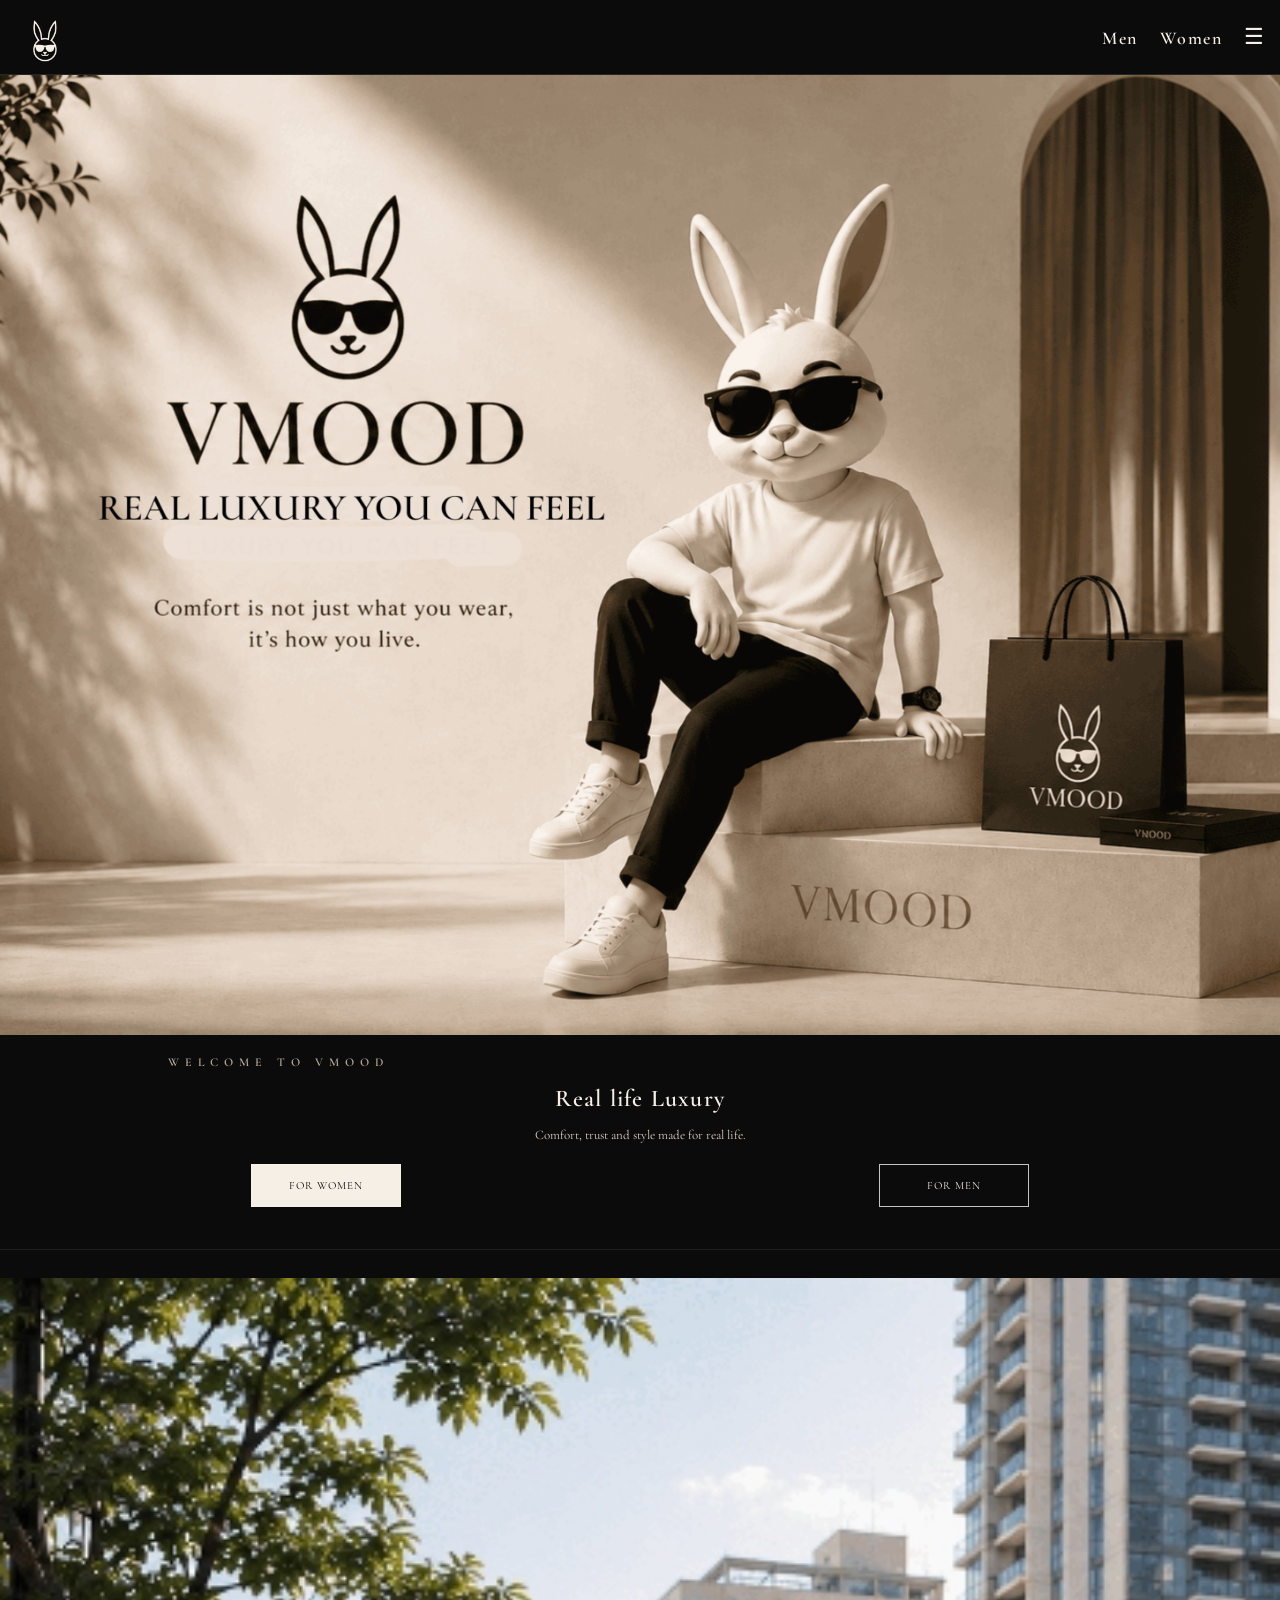
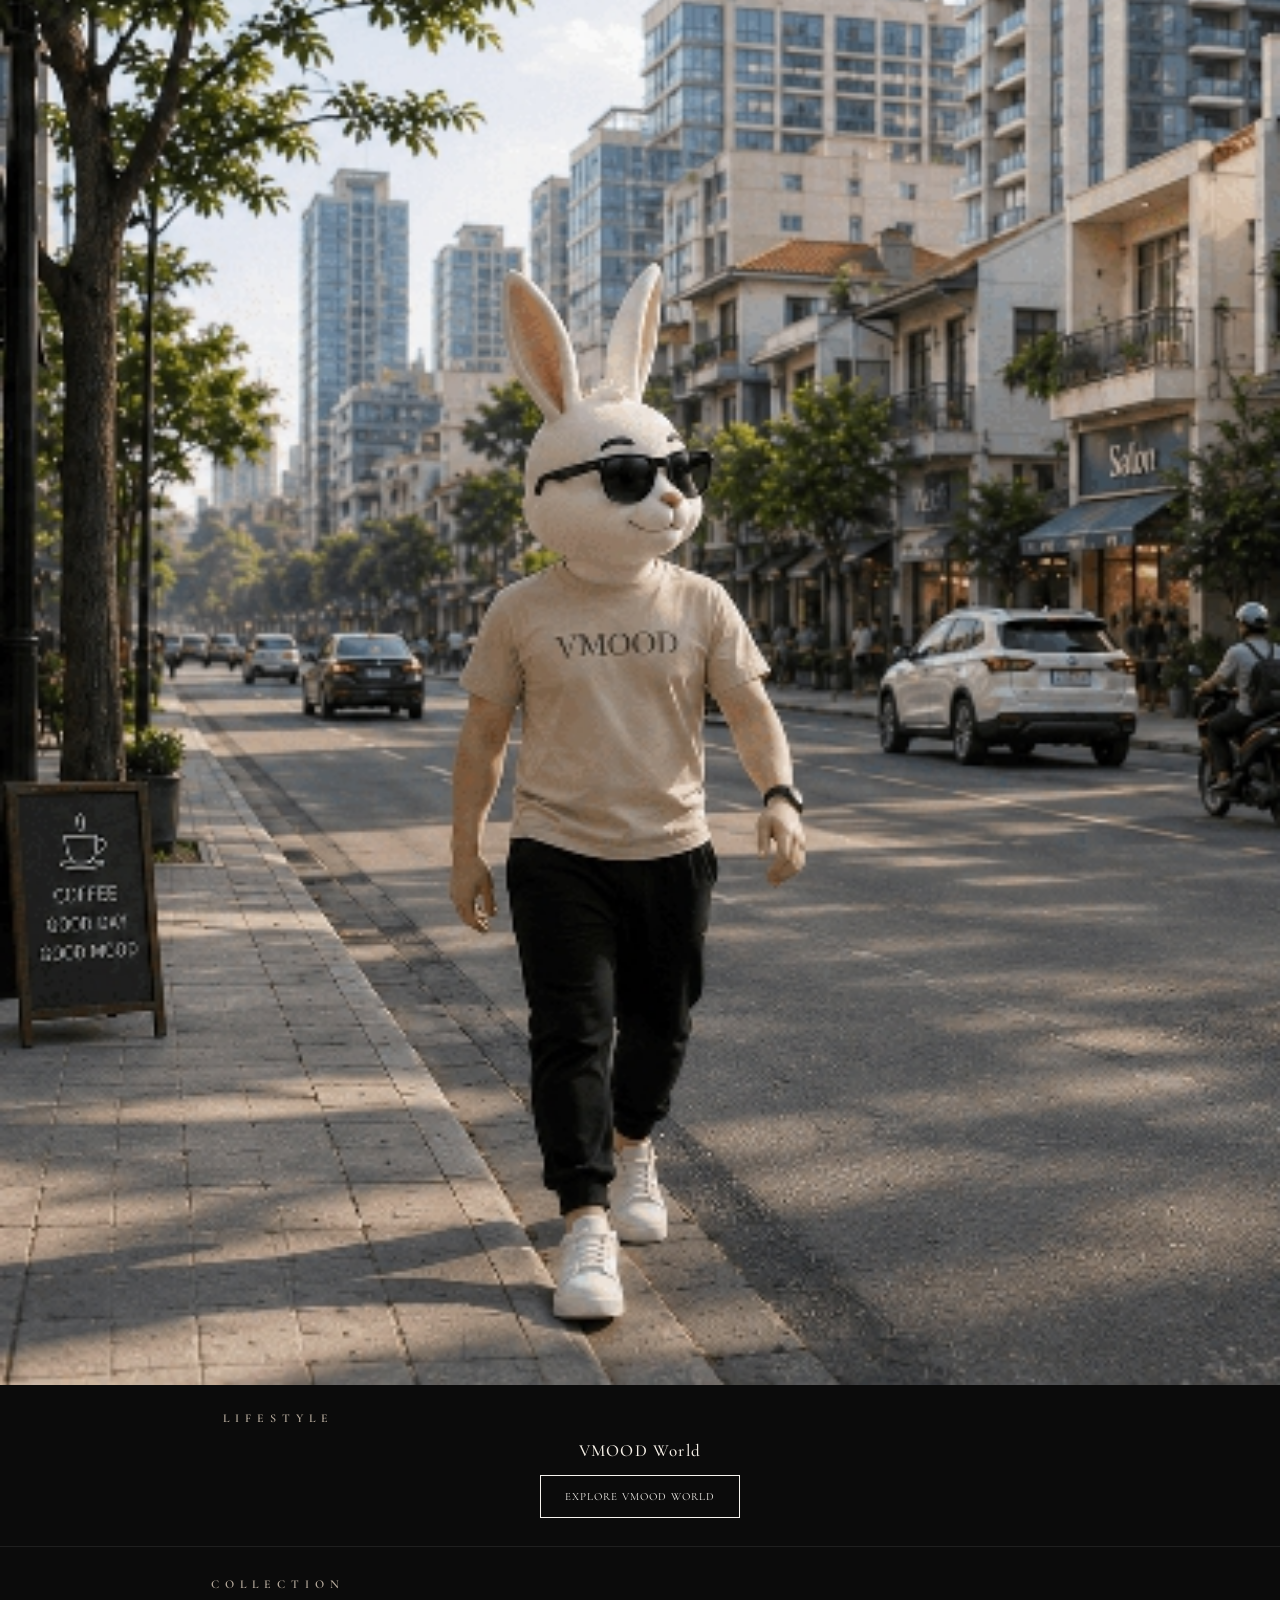
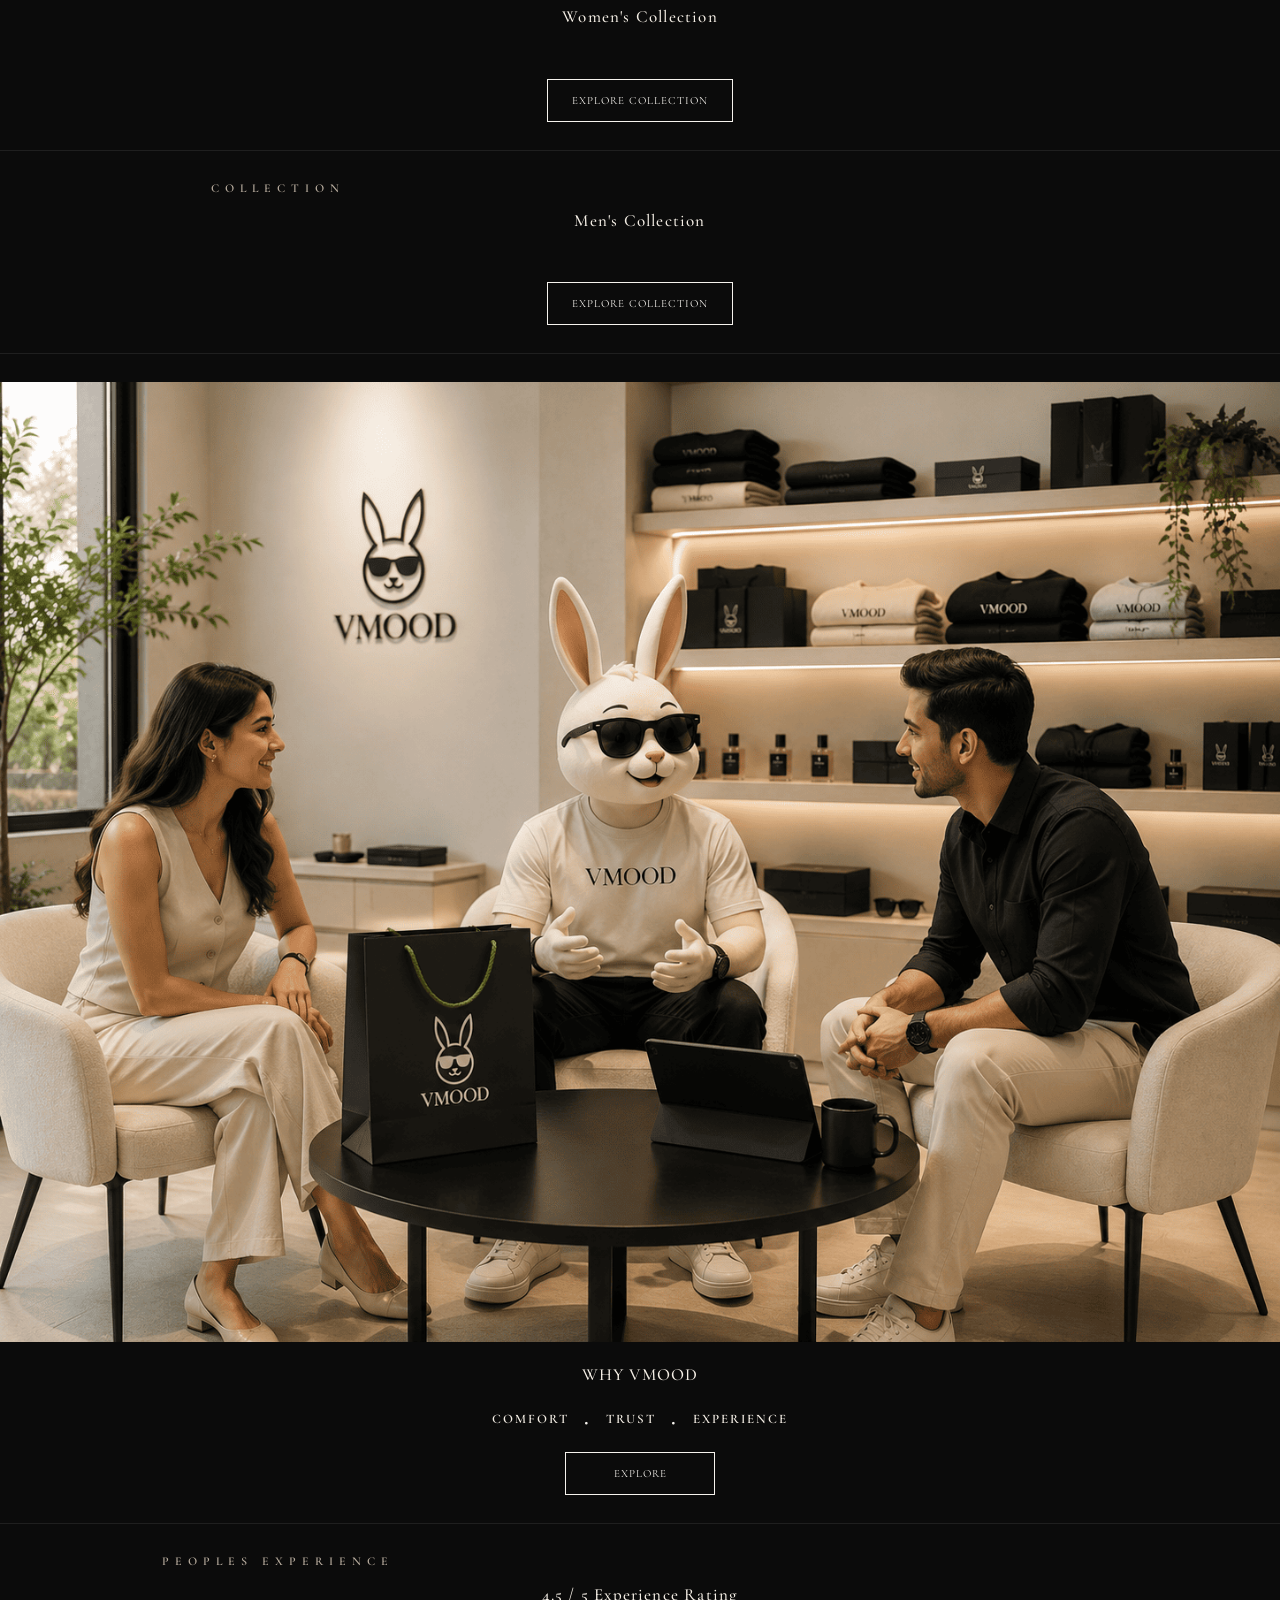
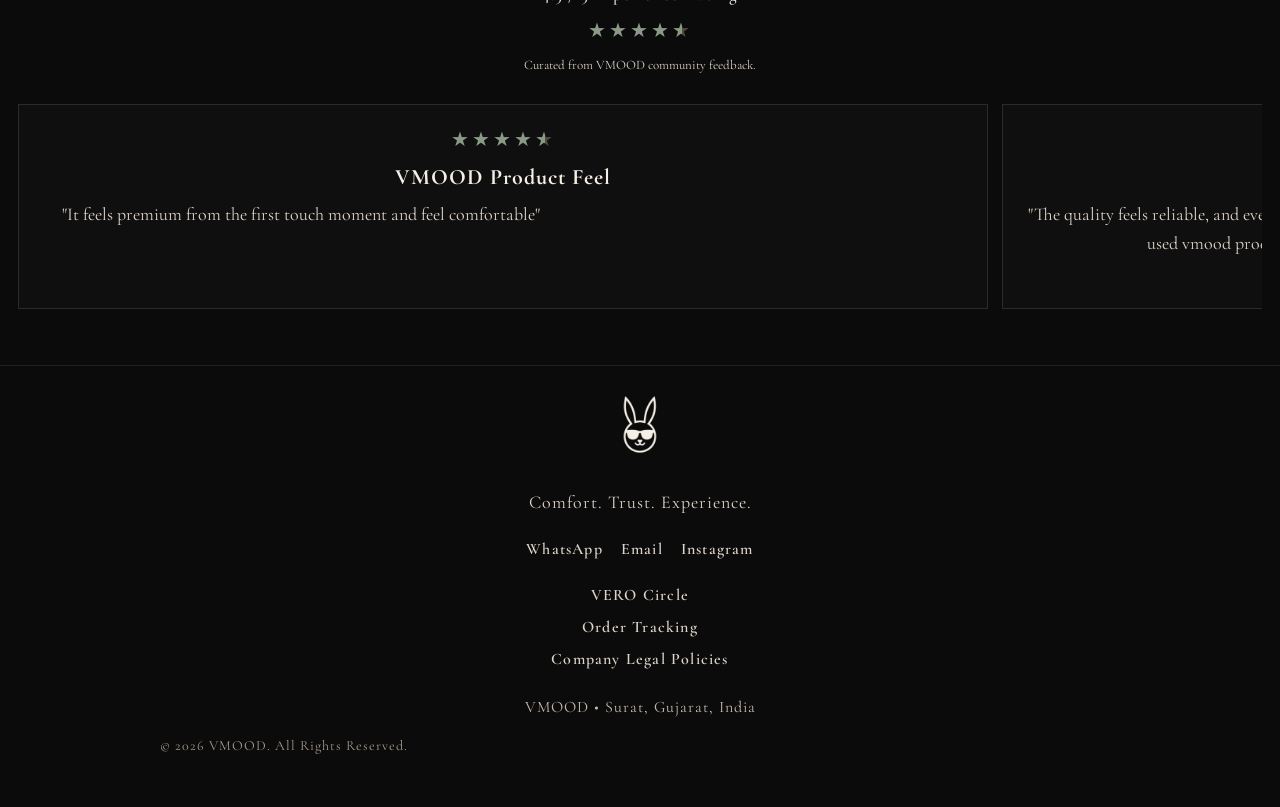
==== index.html @ 1b89183d "Update remaining homepage link to renamed Why VMOOD page" ====
<!DOCTYPE html>
<html lang="en">
<head>
  <meta charset="UTF-8">
  <meta name="viewport" content="width=device-width, initial-scale=1.0">
  <title>VMOOD | Real Luxury</title>
  <link rel="stylesheet" href="style.css">
</head>
  
<body>
  <div id="vmoodIntro" hidden>
  <img src="VMOODICON.png" alt="VMOOD">
  </div>
  
<header class="site-header">
  <div class="logo">
    <img src="VMOODICON.png" alt="VMOOD Logo">
  </div>

  <nav>
    <a href="#men">Men</a>
    <a href="#women">Women</a>
    <button class="menu-btn" onclick="openMenu()">☰</button>
  </nav>
</header>

<div class="menu-overlay" id="menuOverlay" onclick="closeMenu()"></div>

<div class="side-menu" id="sideMenu">
  <button class="close-menu" onclick="closeMenu()">×</button>

  <a href="index.html">Home</a>
  <a href="#men" onclick="closeMenu()">Men</a>
  <a href="#women" onclick="closeMenu()">Women</a>
  <a href="VMOOD-CHECKOUT-DATA/ordertracking.html" onclick="closeMenu()">Order Tracking</a>
  <a href="post-test.html" onclick="closeMenu()">Vero circle</a>
</div>

<section class="hero">
<div class="hero-slider">
  <div class="hero-track">
    <img src="BANNER/1.png" alt="VERO Hero 1">
    <img src="BANNER/2.png" alt="VERO Hero 2">
    <img src="BANNER/3.png" alt="VERO Hero 3">
    <img src="BANNER/1.png" alt="VERO Hero 1">
  </div>
</div>

  <p class="eyebrow">WELCOME TO VMOOD</p>
  <h1>Real life Luxury</h1>
  <p class="hero-text">Comfort, trust and style made for real life.</p>

  <div class="buttons">
    <a href="#women">FOR WOMEN</a>
    <a href="#men">FOR MEN</a>
  </div>
</section>

<section>
    <div class="world-slider">
  <div class="world-track">
    <img src="V-PAGE/VW-PHOTO/VW1.png" alt="VMOOD World">
    <img src="V-PAGE/VW-PHOTO/VW2.png" alt="VMOOD World">
    <img src="V-PAGE/VW-PHOTO/VW3.png" alt="VMOOD World">
    <img src="V-PAGE/VW-PHOTO/VW4.png" alt="VMOOD World">
    <img src="V-PAGE/VW-PHOTO/VW5.png" alt="VMOOD World">
  </div>
    </div>
  
  <p class="eyebrow">LIFESTYLE</p>
  <h2>VMOOD World</h2>
<a class="section-btn sage-btn"
  href="V-PAGE/vmoodworld.html">EXPLORE VMOOD WORLD
</a>
</section>

  <section id="women">
  <p class="eyebrow">COLLECTION</p>
  <h2>Women's Collection</h2>

  <div class="product-row">
  <div class="home-product-card" data-id="WP0001">  
    <img class="card-img" src="">  
    <h3 class="card-title"></h3>  
    <div class="card-price-row">  
  <span class="card-old-price"></span>  
  <span class="card-price"></span>  
  <span class="card-offer"></span></div>  
    <div class="card-identity"><span class="card-badge"></span></div>  
    <a class="card-link">EXPLORE</a>  
  </div>

    <div class="home-product-card" data-id="WP0002">  
    <img class="card-img" src="">  
    <h3 class="card-title"></h3>  
    <div class="card-price-row">  
  <span class="card-old-price"></span>  
  <span class="card-price"></span>  
  <span class="card-offer"></span></div>  
    <div class="card-identity"><span class="card-badge"></span></div>  
    <a class="card-link">EXPLORE</a>  
  </div>

    <div class="home-product-card" data-id="WP0003">  
    <img class="card-img" src="">  
    <h3 class="card-title"></h3>  
    <div class="card-price-row">  
  <span class="card-old-price"></span>  
  <span class="card-price"></span>  
  <span class="card-offer"></span></div>  
    <div class="card-identity"><span class="card-badge"></span></div>  
    <a class="card-link">EXPLORE</a>  
  </div>
  </div>

  <a class="section-btn" href="WOMEN-PRODUCT/womencollection.html">EXPLORE COLLECTION</a>
      </section>

  
<section id="men">
  <p class="eyebrow">COLLECTION</p>
  <h2>Men's Collection</h2>

  <div class="product-row">
  <div class="home-product-card" data-id="MP0001">  
    <img class="card-img" src="">  
    <h3 class="card-title"></h3>  
    <div class="card-price-row">  
  <span class="card-old-price"></span>  
  <span class="card-price"></span>  
  <span class="card-offer"></span></div>  
    <div class="card-identity"><span class="card-badge"></span></div>  
    <a class="card-link">EXPLORE</a>  
  </div>

    <div class="home-product-card" data-id="MP0002">  
    <img class="card-img" src="">  
    <h3 class="card-title"></h3>  
    <div class="card-price-row">  
  <span class="card-old-price"></span>  
  <span class="card-price"></span>  
  <span class="card-offer"></span></div>  
    <div class="card-identity"><span class="card-badge"></span></div>  
    <a class="card-link">EXPLORE</a>  
  </div>

    <div class="home-product-card" data-id="MP0003">  
    <img class="card-img" src="">  
    <h3 class="card-title"></h3>  
    <div class="card-price-row">  
  <span class="card-old-price"></span>  
  <span class="card-price"></span>  
  <span class="card-offer"></span></div>  
    <div class="card-identity"><span class="card-badge"></span></div>  
    <a class="card-link">EXPLORE</a>  
  </div>
  </div>

  <a class="section-btn" href="MEN-PRODUCT/mencollection.html">EXPLORE COLLECTION</a>
</section>
  
<section>
  <div class="why-slider">
    <div class="why-track">
      <img src="V-PAGE/MV-PHOTO/MV1.png" alt="VMOOD Promise">
      <img src="V-PAGE/MV-PHOTO/MV2.png" alt="Meet VERO">
      <img src="V-PAGE/MV-PHOTO/MV3.png" alt="Comfort Is A Feeling">
      <img src="V-PAGE/MV-PHOTO/MV4.png" alt="Real Life Luxury">
      <img src="V-PAGE/MV-PHOTO/MV1.png" alt="VMOOD Promise">
    </div>
  </div>
  <h2>WHY VMOOD</h2>
  <div class="value-line">
 COMFORT <span>·</span> TRUST  <span>·</span> EXPERIENCE
</div>
  <a class="section-btn" href="V-PAGE/whyvmood.html">EXPLORE</a>
</section>
<section>
  <p class="eyebrow">PEOPLES EXPERIENCE</p>
  <h2>4.5 / 5 Experience Rating</h2>

  <div class="stars" data-rating="4.5"></div>

  <p>Curated from VMOOD community feedback.</p>

  <div class="review-row">

    <article class="review-card">
      <div class="stars" data-rating="4.5"></div>
      <h3>VMOOD Product Feel</h3>
      <p>"It feels premium from the first touch moment and feel comfortable"</p>
    </article>

    <article class="review-card">
      <div class="stars" data-rating="4"></div>
      <h3>Trusted Quality</h3>
      <p>"The quality feels reliable, and every detail gives confidence when we wear used vmood products. value for money"</p>
    </article>

    <article class="review-card">
      <div class="stars" data-rating="5"></div>
      <h3>VMOOD Experience</h3>
      <p>VMOOD start to end really give luxury experience. Even after sales service is real nice. Packaging creates a premium unboxing experience. The product securely diliver every time</p>
    </article>

  </div>
</section>
  
<footer>
  <img src="VMOODICON.png" class="footer-logo" alt="VMOOD Logo">

  <p class="footer-tagline">Comfort. Trust. Experience.</p>

  <div class="footer-social-links">
  <a href="https://wa.me/qr/3JPHOPUGQOBPM1" target="_blank">WhatsApp</a>
  <a href="mailto:hello.vmood@gmail.com">Email</a>
  <a href="https://instagram.com/ajaykaklotar_" target="_blank">Instagram</a>
  </div>

  <div class="footer-action-links">
    <a href="V-PAGE/whyvmood.html">VERO Circle</a>
    <a href="VMOOD-CHECKOUT-DATA/ordertracking.html">Order Tracking</a>
    <a href="V-PAGE/company-legal-policies.html">Company Legal Policies</a>
  </div>

  <p class="footer-location">VMOOD • Surat, Gujarat, India</p>
  <p class="footer-copy">© 2026 VMOOD. All Rights Reserved.</p>
  </footer>
  
  <script src="MEN-PRODUCT/men-catalog.js"></script>
  <script src="WOMEN-PRODUCT/women-catalog.js"></script>
  <script src="PRODUCT-SYSTEM/collection-loader.js"></script>
  <script src="script.js"></script>
</body>
    </html>
---- style.css ----
@import url('https://fonts.googleapis.com/css2?family=Cormorant+Garamond:wght@300;400;500;600;700&display=swap');

* {
  box-sizing: border-box;
}

html,
body {
  margin: 0;
  width: 100%;
  overflow-x: hidden;
  font-family: 'Cormorant Garamond', serif;
  background: #0b0b0b;
  color: #f5efe6;
}

.site-header {
  position: sticky;
  top: 0;
  z-index: 10;
  background: #0b0b0b;
  padding: 8px 16px;
  border-bottom: 1px solid #252525;
  display: flex;
  justify-content: space-between;
  align-items: center;
}

.logo {
  display: flex;
  align-items: center;
}

.logo img {
  height: 58px;
  width: auto;
  display: block;
  transform: translateY(5px);
}

nav a {
  color: #f5efe6;
  text-decoration: none;
  font-size: 18px;
  margin-left: 18px;
  letter-spacing: 1.5px;
  font-weight: 600;
}

section {
  padding: 28px 18px;
  border-bottom: 1px solid #1f1f1f;
  text-align: center;
}

.hero {
  padding-top: 0;
  padding-bottom: 42px;
}

.hero-image,
.section-image {
  width: calc(100% + 36px);
  margin-left: -18px;
  margin-right: -18px;
  margin-bottom: 18px;
  aspect-ratio: 4 / 3;
  overflow: hidden;
  background: #111111;
}

.hero-image img,
.section-image img {
  width: 100%;
  height: 100%;
  object-fit: cover;
  display: block;
}

/* Placeholder support */
.section-image:not(:has(img)) {
  display: flex;
  align-items: center;
  justify-content: center;
  color: #8f8376;
  font-size: 10px;
  letter-spacing: 3px;
  border: 1px solid #2f2a25;
}

.full-width-image {
  width: calc(100% + 36px);
  margin-left: -18px;
  margin-right: -18px;
  margin-bottom: 18px;
}

.full-width-image img {
  width: 100%;
  display: block;
  border-radius: 0;
}

.eyebrow {
  font-size: 12px;
  letter-spacing: 6px;
  color: #b9ad9f;
  margin: 0 0 14px;
  text-align: center;
  font-weight: 600;
}

h1 {
  font-size: 24px;
  line-height: 1.05;
  margin: 0 0 14px;
  letter-spacing: 1.2px;
  text-align: center;
  font-weight: 600;
}

h2 {
  font-size: 17px;
  line-height: 1.1;
  margin: 0 0 14px;
  letter-spacing: 1.2px;
  text-align: center;
  font-weight: 500;
}

h3 {
  font-weight: 600;
}

p {
  max-width: 520px;
  margin: 0 auto 18px;
  line-height: 1.6;
  font-size: 13px;
  color: #ded4c8;
  text-align: center;
  font-weight: 400;
}

.buttons {
  display: flex;
  justify-content: center;
  gap: 12px;
  flex-wrap: wrap;
}

.buttons a,
.section-btn {
  display: inline-block;
  width: fit-content;
  min-width: 150px;
  margin: 0 auto;
  padding: 14px 24px;
  border: 1px solid rgba(246, 243, 238, 0.8);
  color: #f5efe6;
  text-decoration: none;
  letter-spacing: 1px;
  font-size: 11px;
  text-align: center;
}
.section-btn {
  border-color: #F6F3EE;
  color: #F6F3EE;
}

.buttons a:first-child {
  background: #f5efe6;
  color: #0b0b0b;
}

.product-row,
.info-row {
  display: flex;
  gap: 14px;
  overflow-x: auto;
  padding: 10px 0 28px;
  scroll-snap-type: x mandatory;
  -webkit-overflow-scrolling: touch;
  scrollbar-width: none;
}

.product-row::-webkit-scrollbar,
.info-row::-webkit-scrollbar {
  display: none;
}

.product-image {
  aspect-ratio: 3 / 4;
  overflow: hidden;
  border: 1px solid #3a342e;
  margin-bottom: 14px;
}

.product-image img {
  width: 100%;
  height: 100%;
  object-fit: cover;
  display: block;
}

.home-product-card{
  min-width:72%;
  max-width:72%;
  scroll-snap-align:center;

  background:#111111;
  border:1px solid #2f2a25;
  padding:6px;

  display:flex;
  flex-direction:column;
  text-align:center;
}

.home-product-card img{
  width:100%;
  aspect-ratio:3/4;
  object-fit:cover;
  display:block;
  margin-bottom:6px;
}

.home-product-card h3{
  font-size:20px;
  line-height:1.1;
  margin:0;
  color:#F6F3EE;
  min-height:38px;
  display:flex;
  align-items:center;
  justify-content:center;
}

.home-product-card .card-price-row{
  display:flex;
  justify-content:center;
  align-items:center;
  gap:6px;
  margin:6px 0 10px;
}

.home-product-card .card-old-price{
  font-size:13px;
  color:#9a9a9a;
  text-decoration:line-through;
  font-weight:500;
}

.home-product-card .card-price{
  font-size:20px;
  font-weight:700;
  color:#F6F3EE;
}

.home-product-card .card-offer{
  display:inline-flex;
  align-items:center;
  justify-content:center;
  background:#95A58F;
  color:#F6F3EE;
  padding:2px 8px;
  border-radius:16px;
  font-size:10px;
  font-weight:500;
  letter-spacing:.5px;
  line-height:1.2;
}

.home-product-card .card-identity{
  display:flex;
  justify-content:center;
  margin:2px 0 10px;
}

.home-product-card .card-badge{
  display:flex;
  align-items:center;
  justify-content:center;

  height:18px;
  width:140px;
  padding:0 8px;

  border-radius:3px;
  border:1px solid rgba(138,154,135,.65);

  font-family:'Cormorant Garamond',serif;
  font-size:clamp(9px,2.5vw,13px);
  font-weight:600;
  letter-spacing:.2px;
  line-height:1;

  white-space:nowrap;
  overflow:hidden;
  text-overflow:ellipsis;

  opacity:.75;
}

.home-product-card .card-link{
  display:inline-block;
  border: 1px solid rgba(246, 243, 238, 0.8);
  color:#F6F3EE;
  background:transparent;
  text-decoration:none;
  padding:10px 16px;
  font-size:11px;
  letter-spacing:2px;
  font-weight:700;
  margin:auto auto 0;
  text-align:center;
  width:100%;
}

.story-card {
  padding: 0;
  background: transparent;
}

.stars {
  color: #8A9A87;
  letter-spacing: 3px;
  font-size: 20px;
  margin-bottom: 12px;
  text-align: center;
}

.stars .half {
  background: linear-gradient(
    to right,
    #8A9A87 50%,
    #514a3d 50%
  );
  -webkit-background-clip: text;
  background-clip: text;
  -webkit-text-fill-color: transparent;
}

.review-row {
  display: flex;
  gap: 14px;
  overflow-x: auto;
  padding: 10px 0 28px;
  scroll-snap-type: x mandatory;
  -webkit-overflow-scrolling: touch;
  scrollbar-width: none;
}

.review-row::-webkit-scrollbar {
  display: none;
}

.review-card {
  min-width: 78%;
  max-width: 78%;
  border: 1px solid #2f2a25;
  padding: 22px;
  background: #0f0f0f;
  scroll-snap-align: center;
  text-align: center;
}

.review-card h3 {
  font-size: 22px;
  margin: 0 0 10px;
  letter-spacing: 1px;
  color: #f5efe6;
  font-weight: 700;
}

.review-card p {
  font-size: 18px;
  margin: 0;
}

.main-value {
  color: #b9ad9f;
  letter-spacing: 3px;
  margin-bottom: 24px;
  }
  
.value-line {
  font-size: 13px;
  letter-spacing: 2px;
  font-weight: 600;
  line-height: 1.8;
  white-space: normal;
  margin-bottom: 10px;
  max-width: 100%;
}

.value-line span {
  color: #F6F3EE;
  font-size: 24px;
  margin: 0 10px;
  vertical-align: middle;
  }
.section-btn.sage-btn {
  border-color: #F6F3EE;
}

.hero-slider {
  width: calc(100% + 36px);
  margin-left: -18px;
  margin-right: -18px;
  margin-bottom: 18px;
  aspect-ratio: 4 / 3;
  overflow: hidden;
  background: #111111;
}

.hero-track {
  display: flex;
  width: 100%;
  height: 100%;
  transition: transform 1s ease-in-out;
}

.hero-track img {
  min-width: 100%;
  width: 100%;
  flex-shrink: 0;
  height: 100%;
  object-fit: cover;
  display: block;
  }

.world-slider {
  width: calc(100% + 36px);
  margin-left: -18px;
  margin-right: -18px;
  margin-bottom: 24px;
  overflow: hidden;
  background: #111111;
}

.world-track {
  display: flex;
  transition: transform 1s ease-in-out;
}

.world-track img {
  min-width: 100%;
  width: 100%;
  height: auto;
  aspect-ratio: 3 / 4;
  object-fit: cover;
  display: block;
  }

.card-btn {
  display: inline-block;
  margin-top: 12px;
  padding: 10px 24px;
  border: 1px solid rgba(246, 243, 238, 0.8);
  color: #F6F3EE;
  text-decoration: none;
  font-size: 11px;
  letter-spacing: 2px;
  font-weight: 600;
  }

.updates-row {
  display: flex;
  flex-wrap: nowrap;
  overflow-x: auto;
  gap: 14px;
  padding: 10px 0 28px;
  scroll-snap-type: x mandatory;
}

.updates-row .product-card {
  flex: 0 0 72%;
  min-width: 72%;
  max-width: 72%;
  text-align: center;
}

.product-card p,
.info-card p {
  text-align: center;
}

.card-btn {
  margin-left: auto;
  margin-right: auto;
}

section,
.product-card,
.info-card,
.review-card {
  opacity: 0;
  transform: translateY(18px);
  transition: opacity 0.7s ease, transform 0.7s ease;
}

section.show,
.product-card.show,
.info-card.show,
.review-card.show {
  opacity: 1;
  transform: translateY(0);
}

/* VMOOD MINIMAL LOGO INTRO */

#vmoodIntro {
  position: fixed;
  inset: 0;
  z-index: 9999;
  background: #111111;
  display: flex;
  align-items: center;
  justify-content: center;
}

#vmoodIntro[hidden] {
  display: none !important;
}

#vmoodIntro img {
  width: 110px;
  height: auto;
  object-fit: contain;
  animation: vmoodLogoReveal 1s ease both;
}

#vmoodIntro.intro-exit {
  animation: vmoodFadeOut 0.6s ease forwards;
}

@keyframes vmoodLogoReveal {
  from {
    opacity: 0;
    transform: scale(0.92);
  }
  to {
    opacity: 1;
    transform: scale(1);
  }
}

@keyframes vmoodFadeOut {
  to {
    opacity: 0;
    visibility: hidden;
  }
}

.policy-page {
  background: #F6F3EE;
  color: #111111;
}

.policy-page h1,
.policy-page h2 {
  color: #111111;
}

.policy-page h1 {
  font-size: 32px;
}

.policy-page h2 {
  font-size: 26px;
  line-height: 1.15;
  margin-top: 34px;
  margin-bottom: 12px;
}

.policy-page p {
  color: #333333;
  font-size: 18px;
  line-height: 1.75;
}

.policy-page .section-btn {
  color: #111111;
  border: 2px solid #8A9A87
}

.policy-footer {
  background: #111111;
  padding: 18px 0;
  text-align: center;
}

.policy-footer p {
  margin: 0;
  font-size: 18px;
  color: #F6F3EE;
  letter-spacing: 2px;
}

/* ======== FOOTER ======== */

footer {
  padding: 20px 24px 50px;
  text-align: center;
  position: relative;
  overflow: hidden;
  background: #0b0b0b;
}

footer > * {
  position: relative;
  z-index: 1;
}

.footer-logo {
  width: 80px;
  height: auto;
  display: block;
  margin: 0 auto 22px;
}

.footer-tagline {
  font-size: 18px;
  color: #ded4c8;
  margin-bottom: 22px;
  letter-spacing: 1px;
}

.footer-social-links {
  display: flex;
  justify-content: center;
  gap: 18px;
  flex-wrap: wrap;
  margin-bottom: 26px;
}

.footer-social-links a,
.footer-action-links a {
  color: #ded4c8;
  text-decoration: none;
  font-size: 16px;
  letter-spacing: 1.2px;
  font-weight: 600;
}

.footer-action-links {
  display: flex;
  flex-direction: column;
  align-items: center;
  gap: 12px;
  margin-bottom: 26px;
}

.footer-location {
  color: #c7bbad;
  font-size: 16px;
  margin-bottom: 14px;
  letter-spacing: 1px;
}

.footer-copy {
  color: #a89b8e;
  font-size: 14px;
  margin: 0;
  letter-spacing: 1px;
  }

@media (max-width: 420px) {
  h1 {
    font-size: 40px;
  }

  h2 {
    font-size: 36px;
  }

  p {
    font-size: 20px;
  }
}

.menu-btn {
  background: none;
  border: none;
  color: #f5efe6;
  font-size: 22px;
  font-family: inherit;
  cursor: pointer;
  margin-left: 18px;
  padding: 0;
}

.menu-overlay {
  position: fixed;
  inset: 0;
  background: rgba(0, 0, 0, 0.55);
  opacity: 0;
  visibility: hidden;
  transition: 0.3s ease;
  z-index: 99;
}

.menu-overlay.active {
  opacity: 1;
  visibility: visible;
}

.side-menu {
  position: fixed;
  top: 0;
  right: -78%;
  width: 78%;
  height: 100vh;
  background: #0b0b0b;
  border-left: 1px solid #8A9A87;
  z-index: 100;
  padding: 34px 26px;
  transition: right 0.35s ease;
  display: flex;
  flex-direction: column;
  gap: 24px;
}

.side-menu.active {
  right: 0;
}

.close-menu {
  align-self: flex-end;
  background: none;
  border: none;
  color: #f5efe6;
  font-size: 34px;
  font-family: inherit;
  margin-bottom: 20px;
}

.side-menu a {
  color: #f5efe6;
  text-decoration: none;
  font-size: 24px;
  letter-spacing: 2px;
  border-bottom: 1px solid #2f2a25;
  padding-bottom: 14px;
}

/* WHY VMOOD LANDSCAPE SLIDESHOW */
.why-slider {
  width: calc(100% + 36px);
  margin-left: -18px;
  margin-right: -18px;
  margin-bottom: 24px;
  aspect-ratio: 4 / 3;
  overflow: hidden;
  background: #111111;
}

.why-track {
  display: flex;
  width: 100%;
  height: 100%;
  transition: transform 0.5s ease-in-out;
}

.why-track img {
  min-width: 100%;
  width: 100%;
  height: 100%;
  flex-shrink: 0;
  aspect-ratio: 4 / 3;
  object-fit: cover;
  display: block;
}
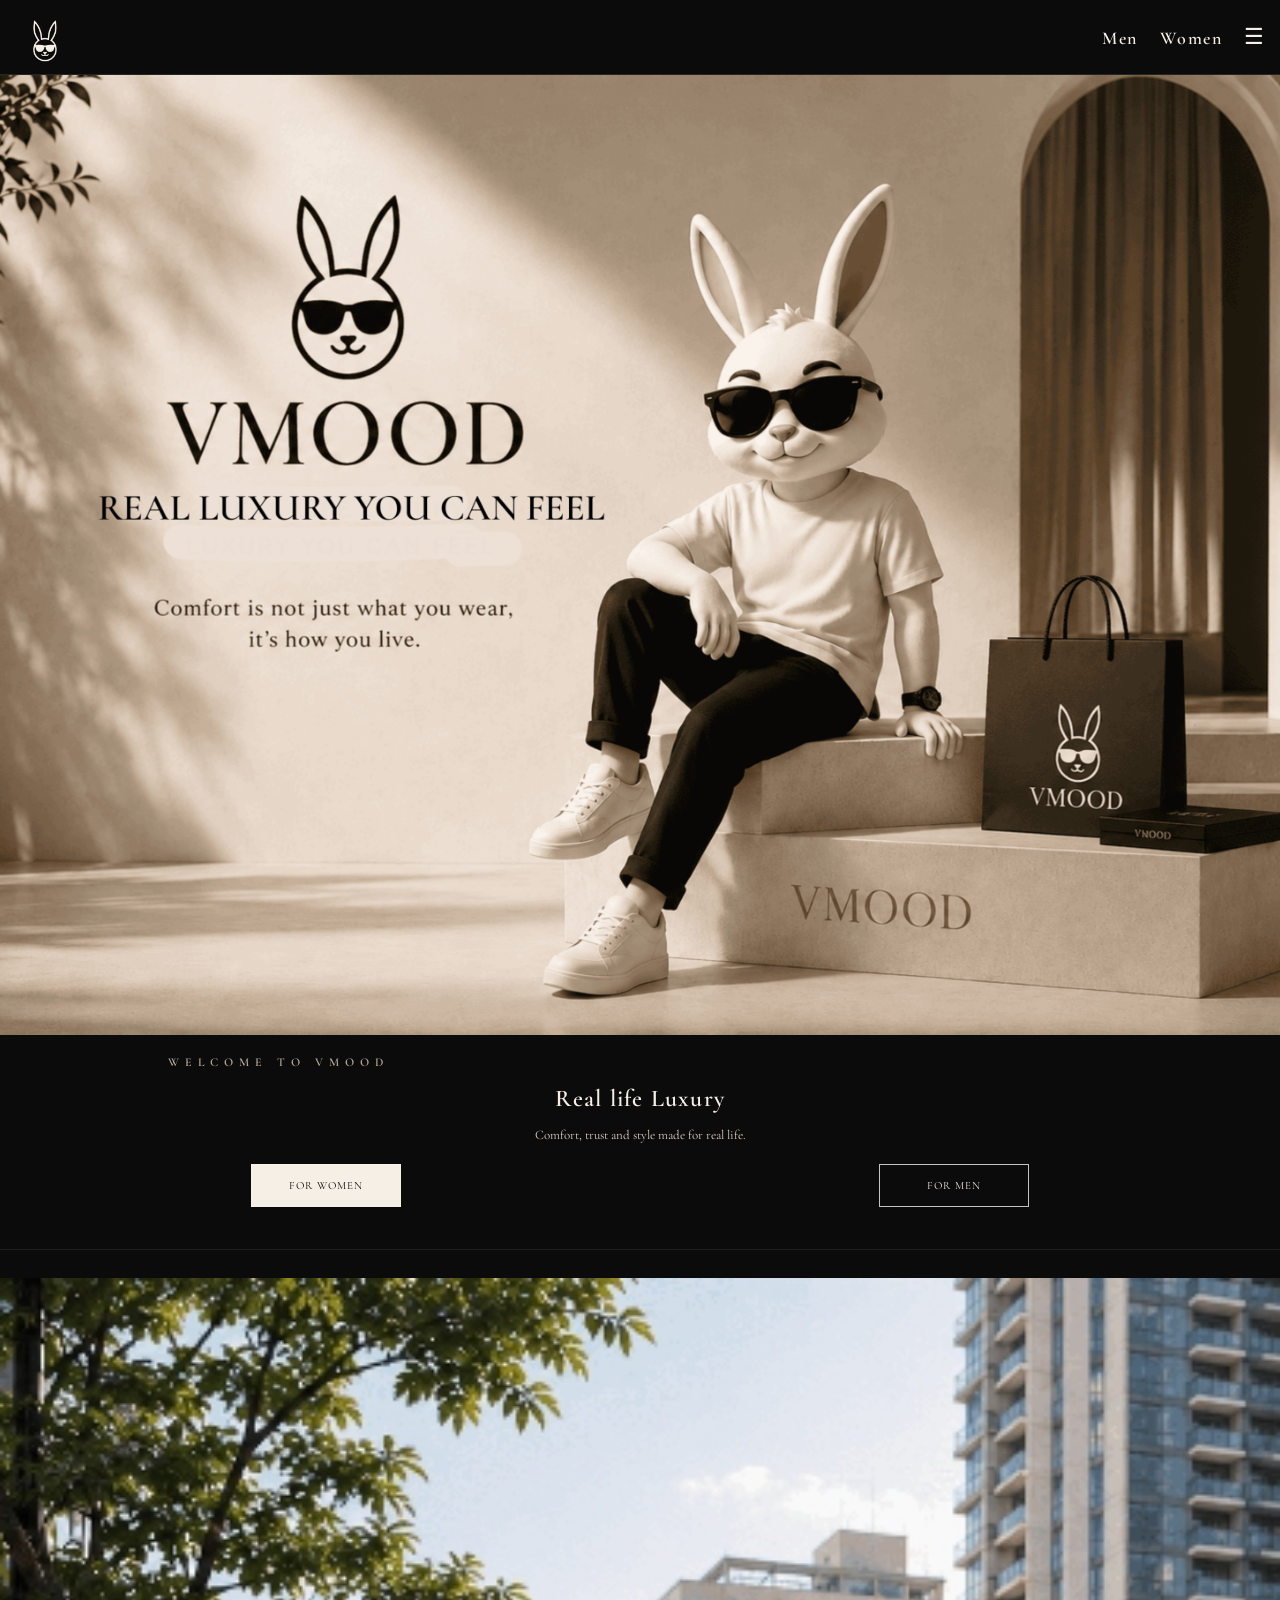
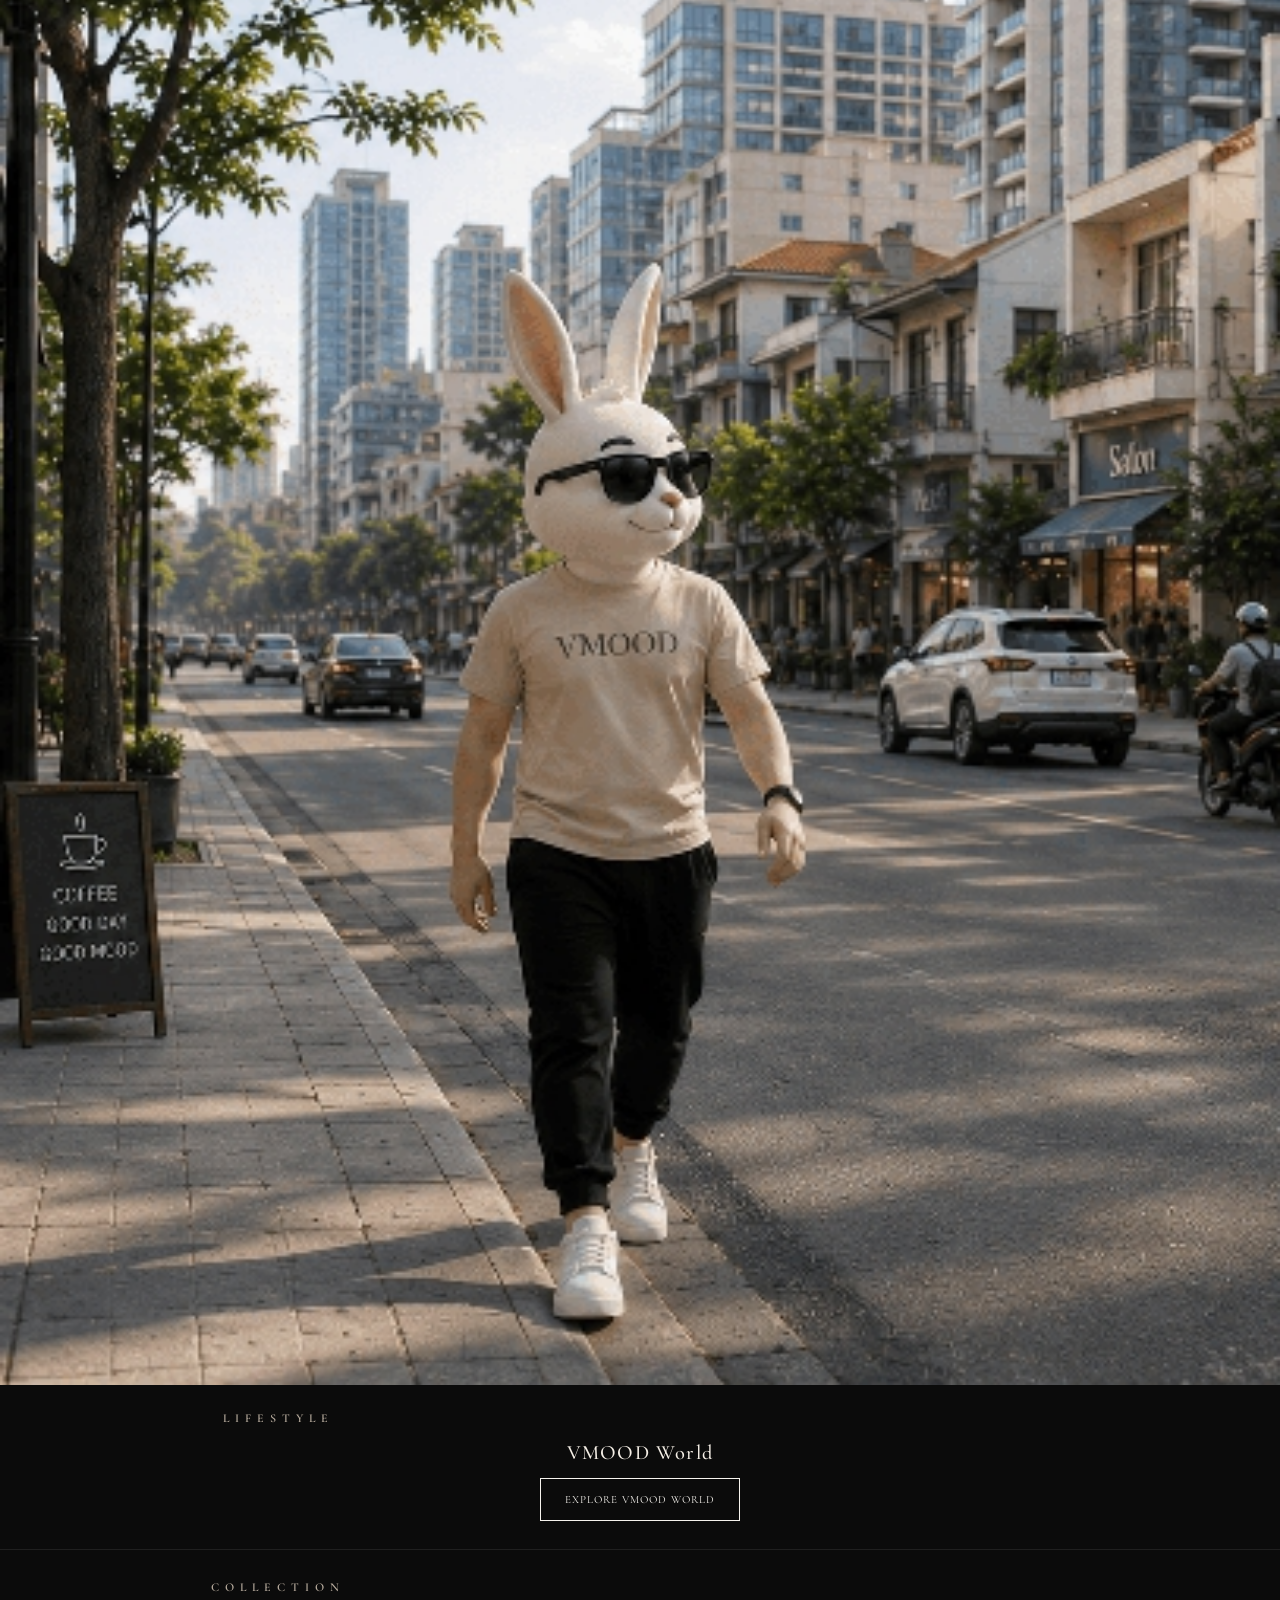
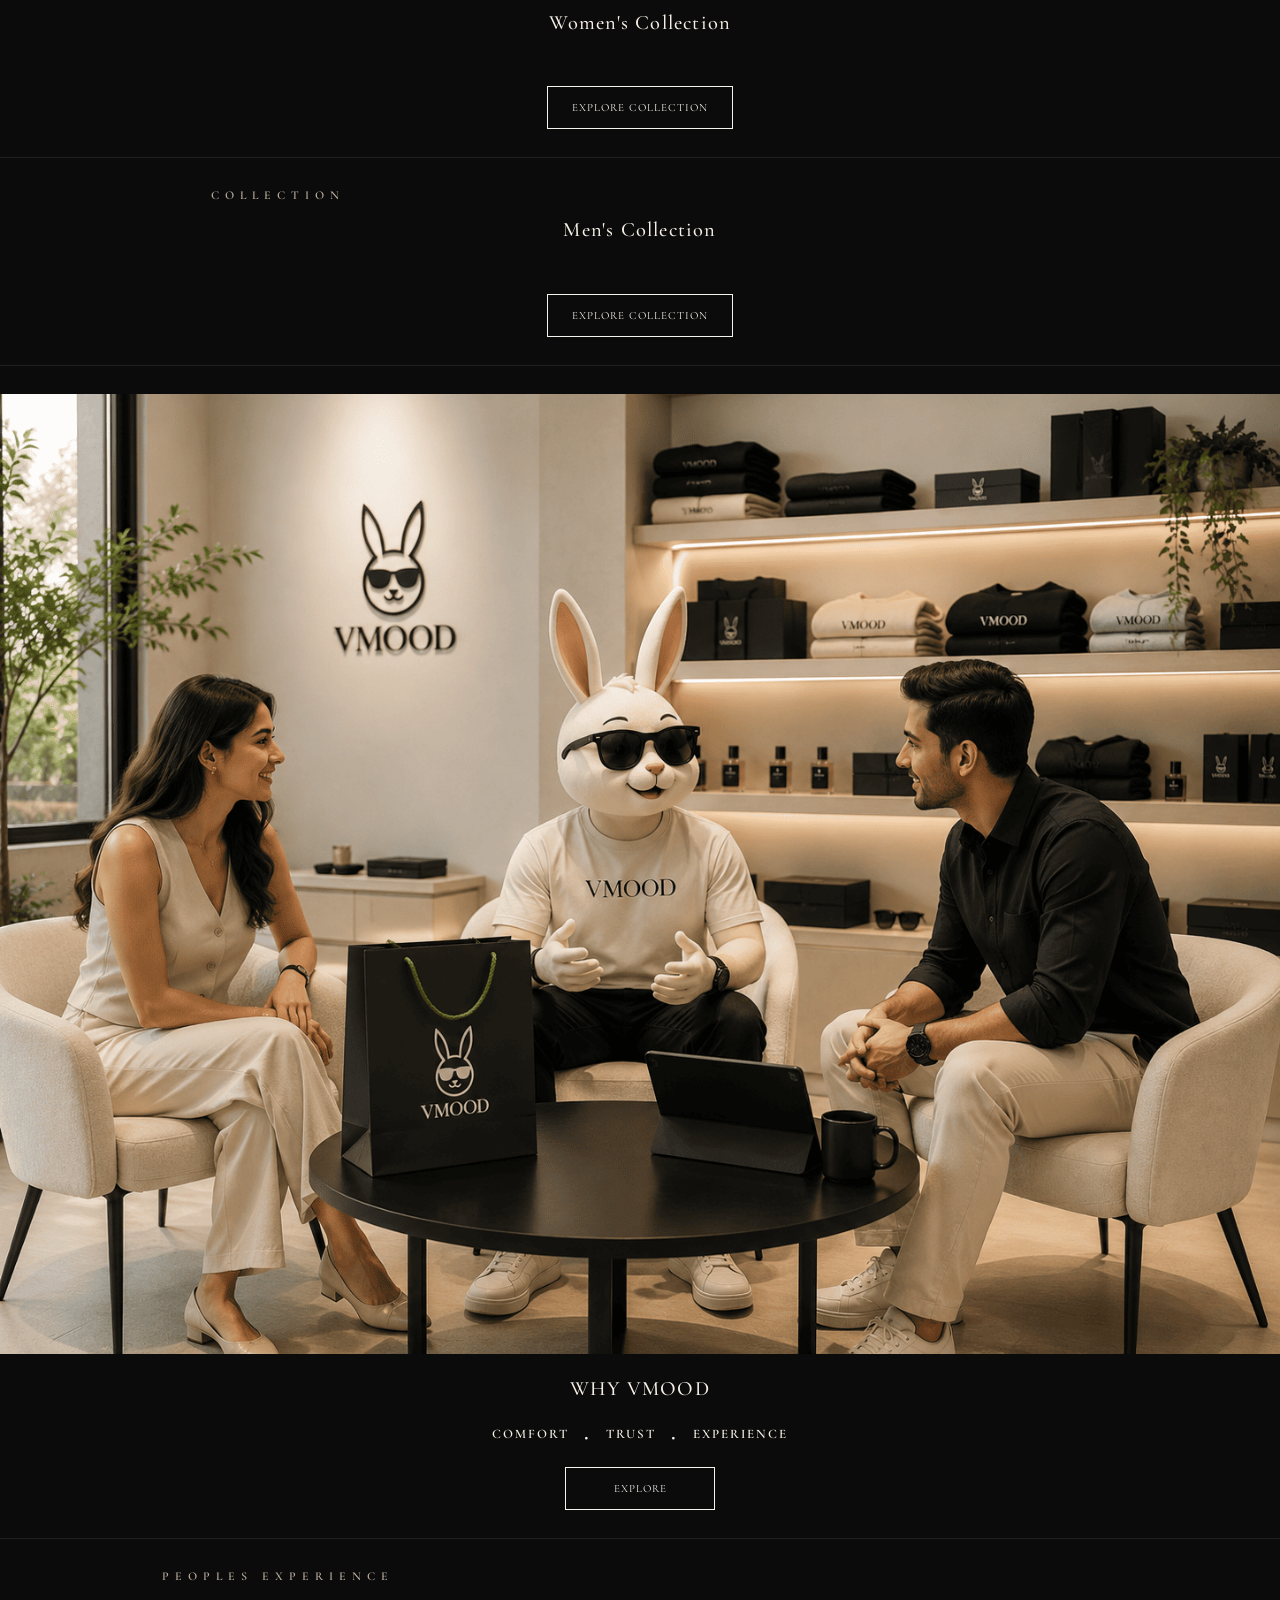
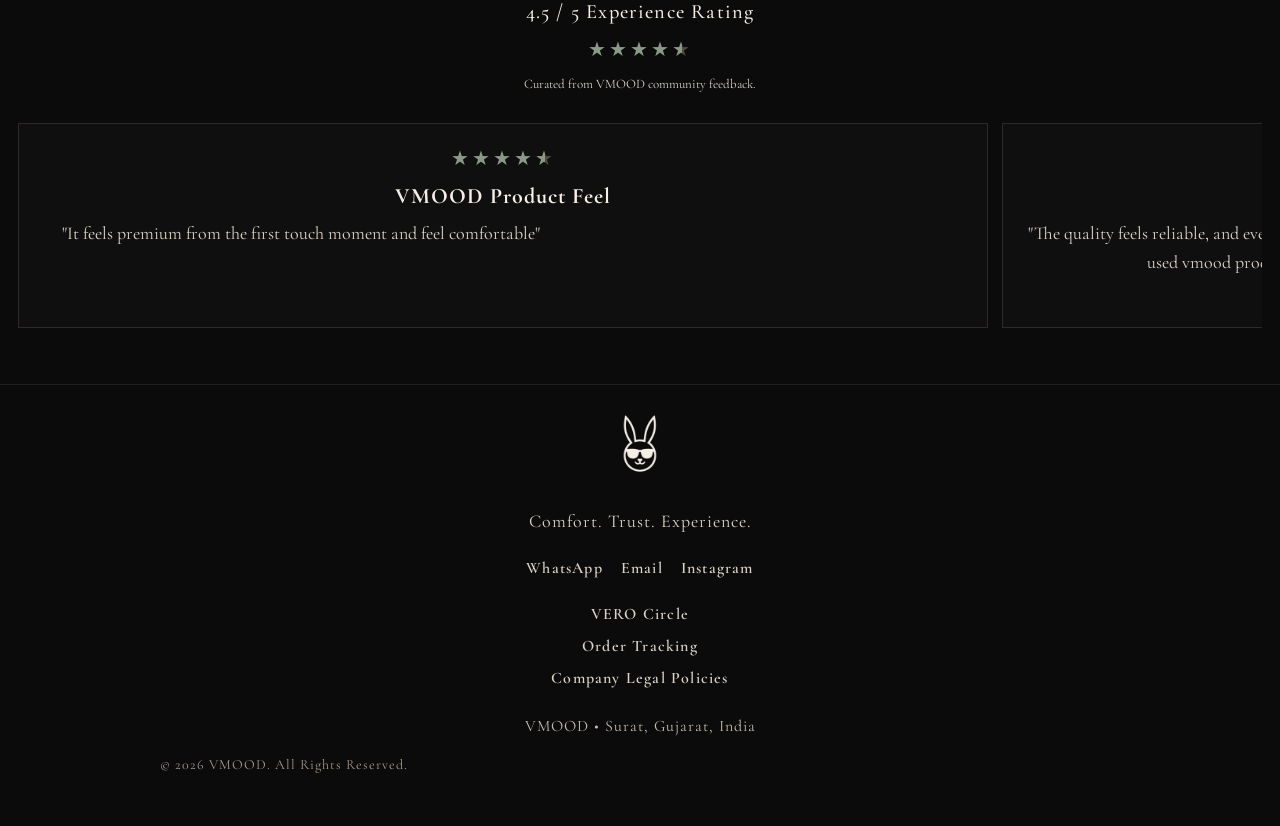
==== commit 1e233b0c: "Start V1 intro before homepage first paint" ====
--- a/index.html
+++ b/index.html
@@ -4,6 +4,30 @@
   <meta charset="UTF-8">
   <meta name="viewport" content="width=device-width, initial-scale=1.0">
   <title>VMOOD | Real Luxury</title>
+  <script>
+    // Show the existing V1 intro before the first page paint to prevent a homepage flash.
+    (function () {
+      const navigation = performance.getEntriesByType("navigation")[0];
+      const isRefresh = navigation && navigation.type === "reload";
+      const referrer = document.referrer;
+      let cameFromInternalPage = false;
+
+      if (referrer) {
+        try {
+          const previousUrl = new URL(referrer);
+          cameFromInternalPage =
+            previousUrl.origin === window.location.origin &&
+            previousUrl.pathname !== window.location.pathname;
+        } catch (error) {
+          cameFromInternalPage = false;
+        }
+      }
+
+      if (!cameFromInternalPage || isRefresh) {
+        document.documentElement.classList.add("vmood-intro-pending");
+      }
+    })();
+  </script>
   <link rel="stylesheet" href="style.css">
 </head>
   
@@ -33,7 +57,7 @@
   <a href="#men" onclick="closeMenu()">Men</a>
   <a href="#women" onclick="closeMenu()">Women</a>
   <a href="VMOOD-CHECKOUT-DATA/ordertracking.html" onclick="closeMenu()">Order Tracking</a>
-  <a href="post-test.html" onclick="closeMenu()">Vero circle</a>
+  <a href="V-PAGE/whyvmood.html" onclick="closeMenu()">Vero circle</a>
 </div>
 
 <section class="hero">
@@ -227,8 +251,6 @@
   <p class="footer-copy">© 2026 VMOOD. All Rights Reserved.</p>
   </footer>
   
-  <script src="MEN-PRODUCT/men-catalog.js"></script>
-  <script src="WOMEN-PRODUCT/women-catalog.js"></script>
   <script src="PRODUCT-SYSTEM/collection-loader.js"></script>
   <script src="script.js"></script>
 </body>
--- a/style.css
+++ b/style.css
@@ -58,49 +58,6 @@
   padding-bottom: 42px;
 }
 
-.hero-image,
-.section-image {
-  width: calc(100% + 36px);
-  margin-left: -18px;
-  margin-right: -18px;
-  margin-bottom: 18px;
-  aspect-ratio: 4 / 3;
-  overflow: hidden;
-  background: #111111;
-}
-
-.hero-image img,
-.section-image img {
-  width: 100%;
-  height: 100%;
-  object-fit: cover;
-  display: block;
-}
-
-/* Placeholder support */
-.section-image:not(:has(img)) {
-  display: flex;
-  align-items: center;
-  justify-content: center;
-  color: #8f8376;
-  font-size: 10px;
-  letter-spacing: 3px;
-  border: 1px solid #2f2a25;
-}
-
-.full-width-image {
-  width: calc(100% + 36px);
-  margin-left: -18px;
-  margin-right: -18px;
-  margin-bottom: 18px;
-}
-
-.full-width-image img {
-  width: 100%;
-  display: block;
-  border-radius: 0;
-}
-
 .eyebrow {
   font-size: 12px;
   letter-spacing: 6px;
@@ -120,7 +77,7 @@
 }
 
 h2 {
-  font-size: 17px;
+  font-size: 20.4px;
   line-height: 1.1;
   margin: 0 0 14px;
   letter-spacing: 1.2px;
@@ -187,20 +144,6 @@
 .product-row::-webkit-scrollbar,
 .info-row::-webkit-scrollbar {
   display: none;
-}
-
-.product-image {
-  aspect-ratio: 3 / 4;
-  overflow: hidden;
-  border: 1px solid #3a342e;
-  margin-bottom: 14px;
-}
-
-.product-image img {
-  width: 100%;
-  height: 100%;
-  object-fit: cover;
-  display: block;
 }
 
 .home-product-card{
@@ -317,11 +260,6 @@
   width:100%;
 }
 
-.story-card {
-  padding: 0;
-  background: transparent;
-}
-
 .stars {
   color: #8A9A87;
   letter-spacing: 3px;
@@ -378,12 +316,6 @@
   margin: 0;
 }
 
-.main-value {
-  color: #b9ad9f;
-  letter-spacing: 3px;
-  margin-bottom: 24px;
-  }
-  
 .value-line {
   font-size: 13px;
   letter-spacing: 2px;
@@ -453,47 +385,7 @@
   display: block;
   }
 
-.card-btn {
-  display: inline-block;
-  margin-top: 12px;
-  padding: 10px 24px;
-  border: 1px solid rgba(246, 243, 238, 0.8);
-  color: #F6F3EE;
-  text-decoration: none;
-  font-size: 11px;
-  letter-spacing: 2px;
-  font-weight: 600;
-  }
-
-.updates-row {
-  display: flex;
-  flex-wrap: nowrap;
-  overflow-x: auto;
-  gap: 14px;
-  padding: 10px 0 28px;
-  scroll-snap-type: x mandatory;
-}
-
-.updates-row .product-card {
-  flex: 0 0 72%;
-  min-width: 72%;
-  max-width: 72%;
-  text-align: center;
-}
-
-.product-card p,
-.info-card p {
-  text-align: center;
-}
-
-.card-btn {
-  margin-left: auto;
-  margin-right: auto;
-}
-
 section,
-.product-card,
-.info-card,
 .review-card {
   opacity: 0;
   transform: translateY(18px);
@@ -501,8 +393,6 @@
 }
 
 section.show,
-.product-card.show,
-.info-card.show,
 .review-card.show {
   opacity: 1;
   transform: translateY(0);
@@ -668,15 +558,33 @@
 
 @media (max-width: 420px) {
   h1 {
-    font-size: 40px;
+    font-size: clamp(22px, 6vw, 26px);
+    line-height: 1.1;
+    letter-spacing: 0.8px;
   }
 
   h2 {
-    font-size: 36px;
+    font-size: clamp(21.6px, 5.76vw, 24px);
+    line-height: 1.15;
+    letter-spacing: 0.8px;
   }
 
   p {
-    font-size: 20px;
+    font-size: 14px;
+    line-height: 1.55;
+  }
+
+  .policy-page h1 {
+    font-size: 26px;
+  }
+
+  .policy-page h2 {
+    font-size: 21px;
+  }
+
+  .policy-page p {
+    font-size: 16px;
+    line-height: 1.65;
   }
 }
 
@@ -760,7 +668,7 @@
   display: flex;
   width: 100%;
   height: 100%;
-  transition: transform 0.5s ease-in-out;
+  transition: transform 1s ease-in-out;
 }
 
 .why-track img {
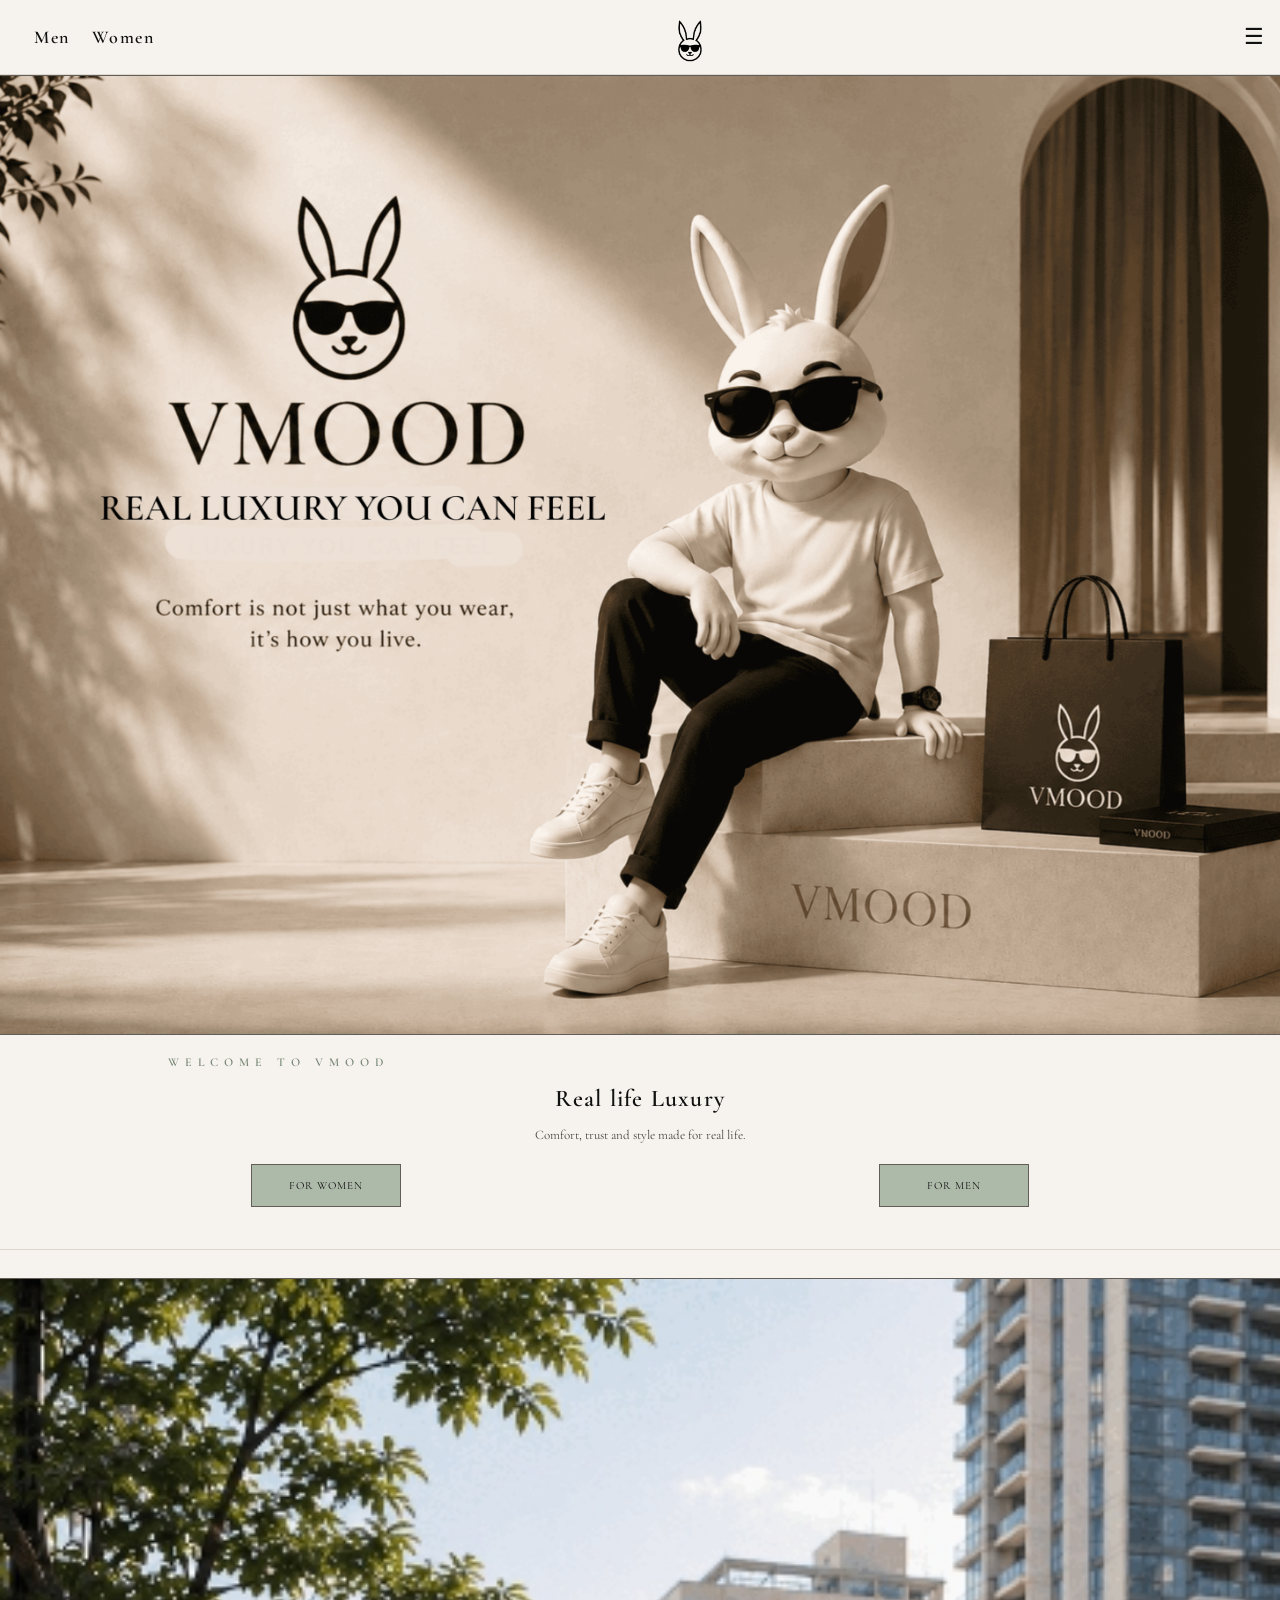
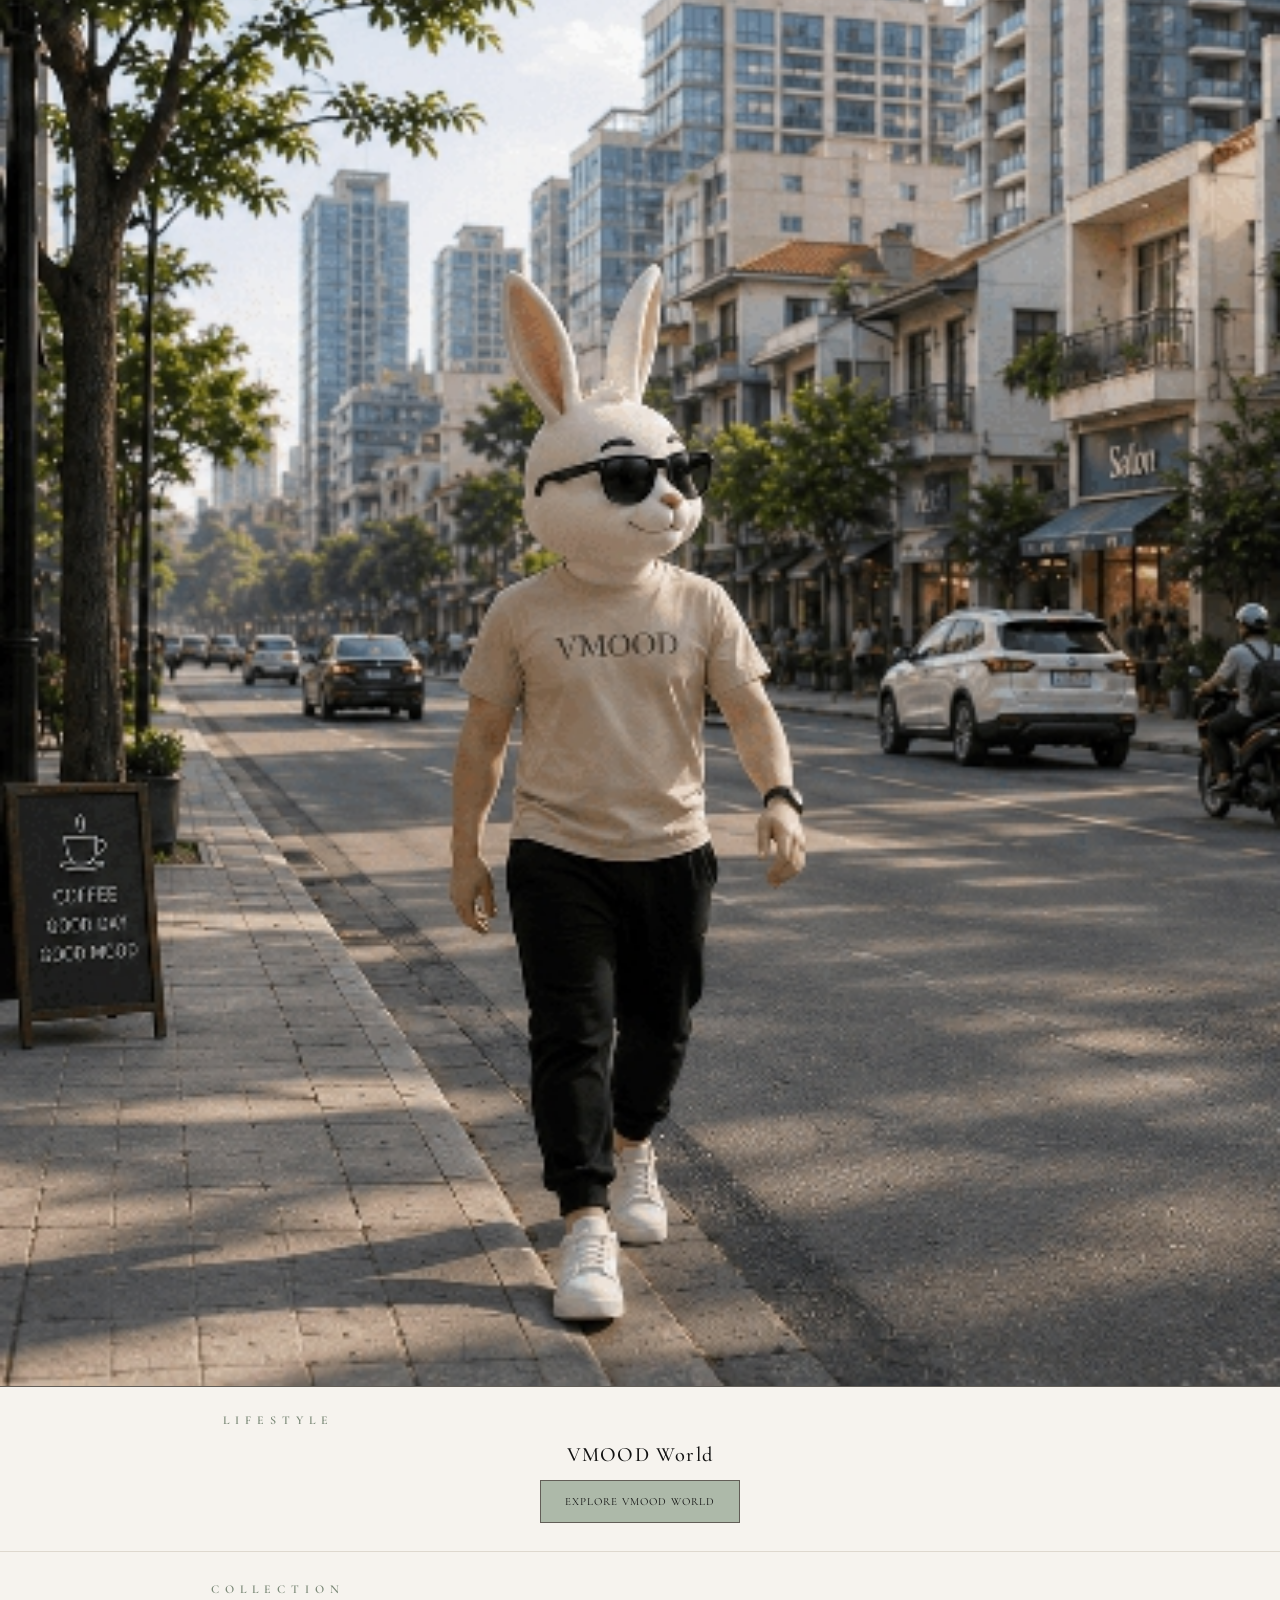
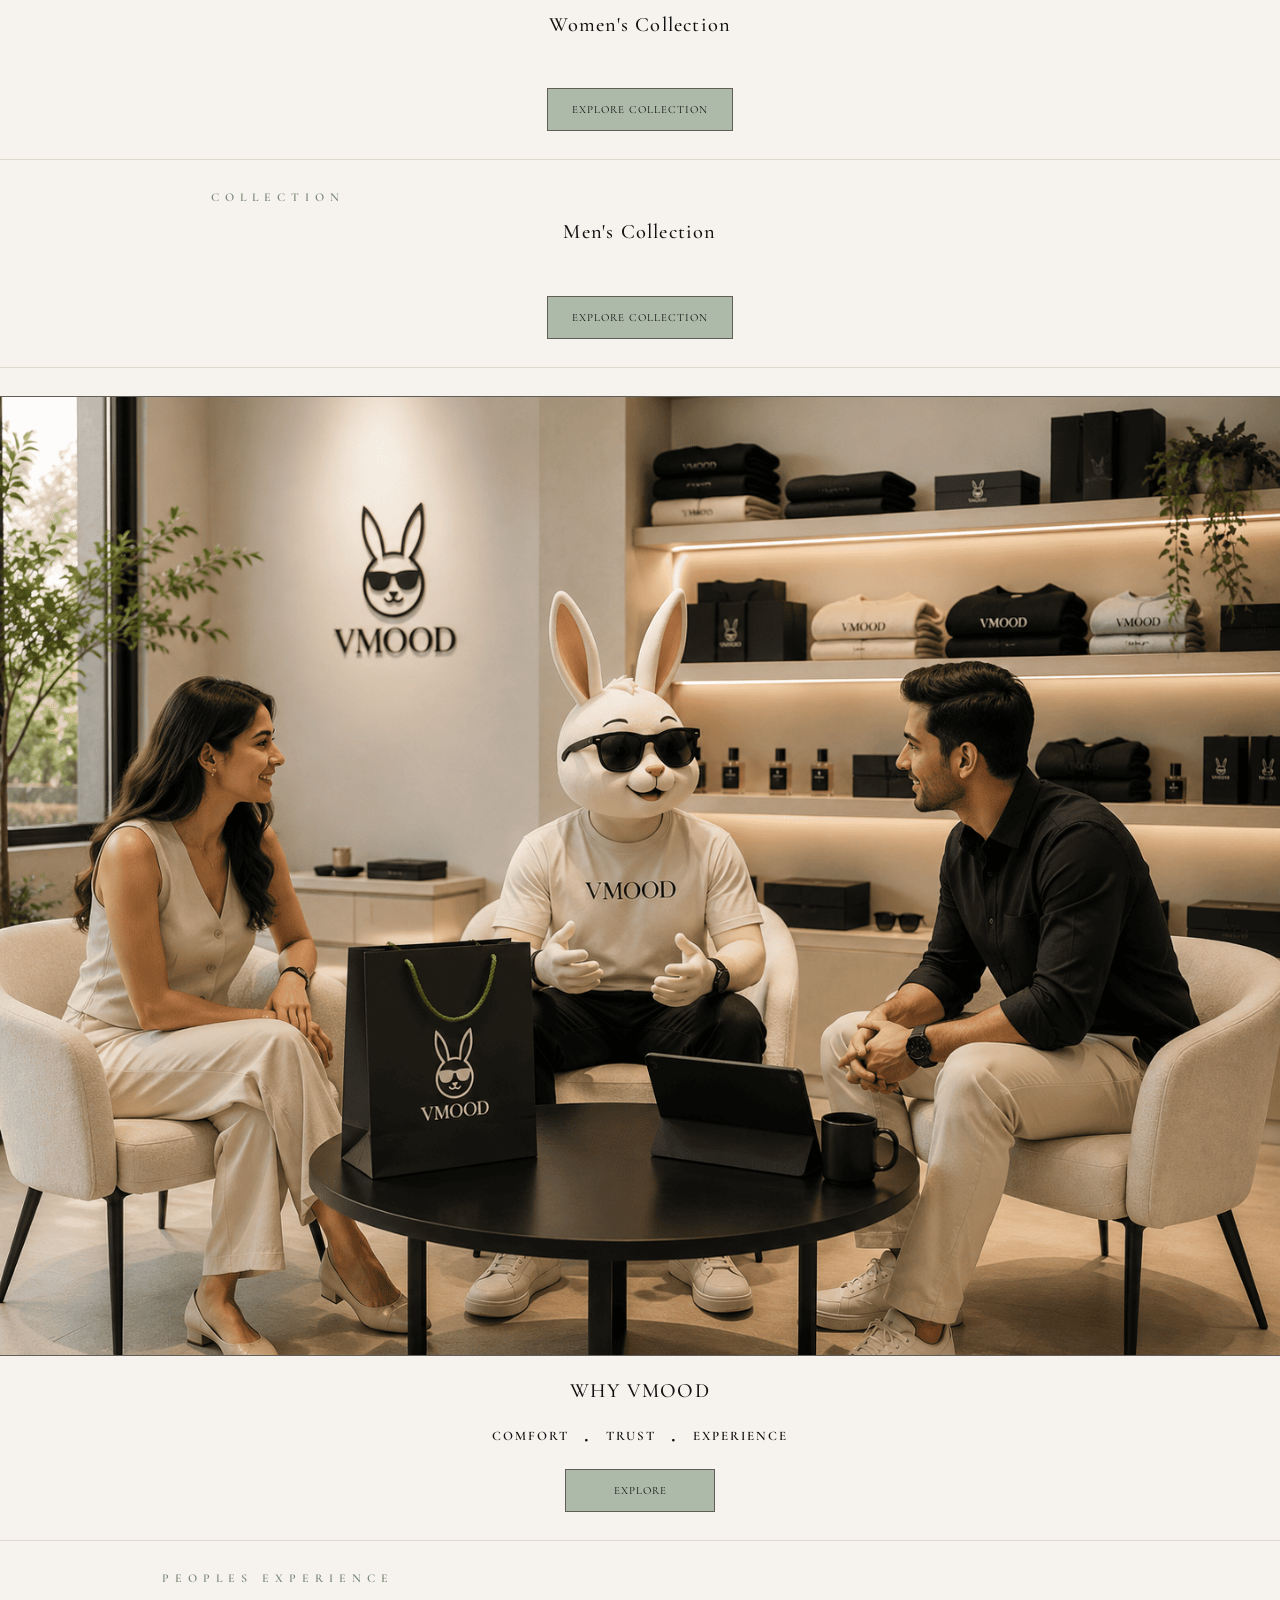
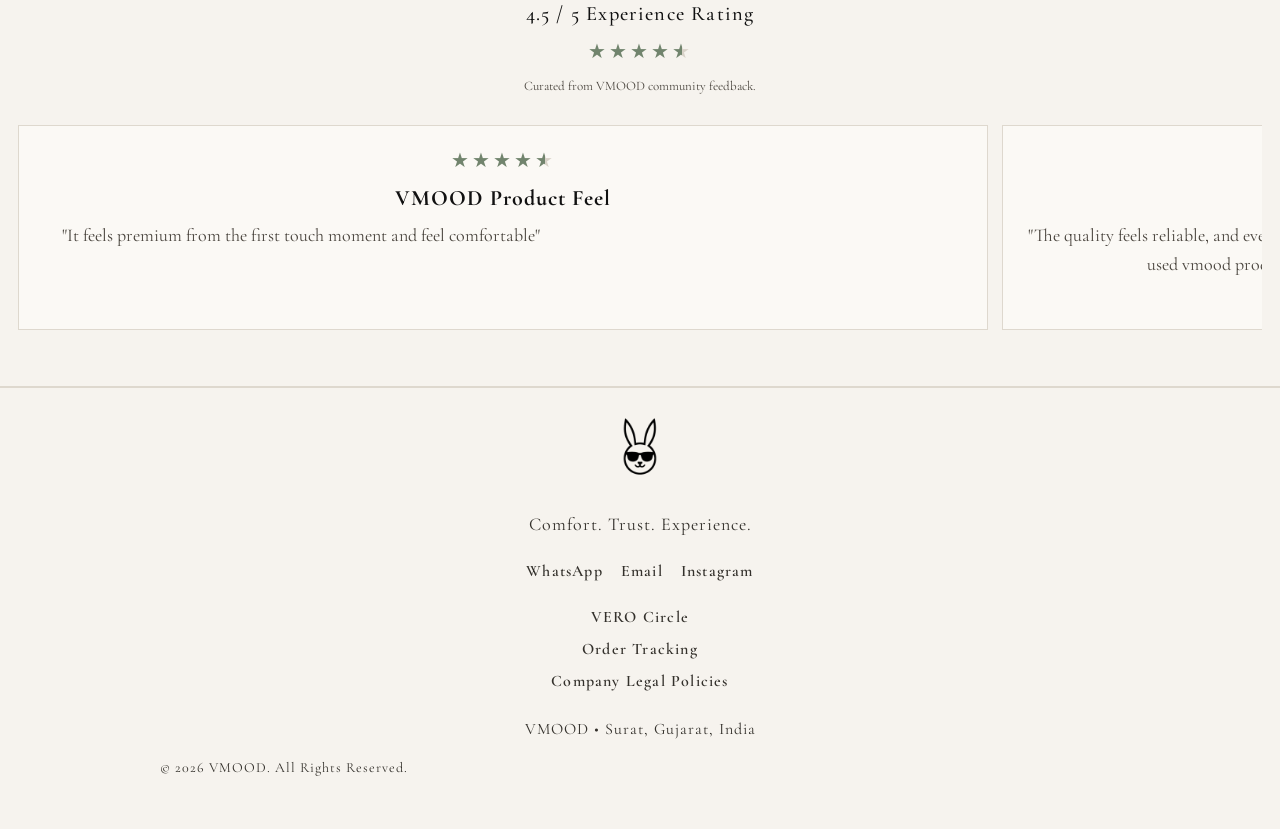
==== commit 2e79df99: "Center VMOOD logo in homepage header" ====
--- a/index.html
+++ b/index.html
@@ -31,21 +31,22 @@
   <link rel="stylesheet" href="style.css">
 </head>
   
-<body>
+<body class="ivory-home-theme">
   <div id="vmoodIntro" hidden>
   <img src="VMOODICON.png" alt="VMOOD">
   </div>
   
 <header class="site-header">
+  <nav class="header-links">
+    <a href="#men">Men</a>
+    <a href="#women">Women</a>
+  </nav>
+
   <div class="logo">
     <img src="VMOODICON.png" alt="VMOOD Logo">
   </div>
 
-  <nav>
-    <a href="#men">Men</a>
-    <a href="#women">Women</a>
-    <button class="menu-btn" onclick="openMenu()">☰</button>
-  </nav>
+  <button class="menu-btn" onclick="openMenu()" aria-label="Open menu">☰</button>
 </header>
 
 <div class="menu-overlay" id="menuOverlay" onclick="closeMenu()"></div>
--- a/style.css
+++ b/style.css
@@ -8,7 +8,7 @@
 body {
   margin: 0;
   width: 100%;
-  overflow-x: hidden;
+  overflow-x: clip;
   font-family: 'Cormorant Garamond', serif;
   background: #0b0b0b;
   color: #f5efe6;
@@ -17,7 +17,7 @@
 .site-header {
   position: sticky;
   top: 0;
-  z-index: 10;
+  z-index: 90;
   background: #0b0b0b;
   padding: 8px 16px;
   border-bottom: 1px solid #252525;
@@ -414,6 +414,11 @@
   display: none !important;
 }
 
+/* Early V1 intro visibility prevents the homepage appearing before script.js runs. */
+html.vmood-intro-pending #vmoodIntro {
+  display: flex !important;
+}
+
 #vmoodIntro img {
   width: 110px;
   height: auto;
@@ -680,3 +685,135 @@
   object-fit: cover;
   display: block;
 }
+
+
+/* ===== VMOOD HOMEPAGE — IVORY THEME =====
+   Scoped to index.html only. Other pages retain their existing theme. */
+body.ivory-home-theme {
+  background: #F6F3EE;
+  color: #111111;
+}
+body.ivory-home-theme .site-header {
+  background: #F6F3EE;
+  border-bottom: 1px solid #DED8CE;
+}
+body.ivory-home-theme .logo img,
+body.ivory-home-theme .footer-logo {
+  filter: brightness(0) saturate(100%);
+}
+body.ivory-home-theme nav a,
+body.ivory-home-theme .menu-btn {
+  color: #111111;
+}
+body.ivory-home-theme section {
+  background: #F6F3EE;
+  border-bottom: 1px solid #DED8CE;
+}
+body.ivory-home-theme h1,
+body.ivory-home-theme h2,
+body.ivory-home-theme h3,
+body.ivory-home-theme .value-line,
+body.ivory-home-theme .value-line span {
+  color: #111111;
+}
+body.ivory-home-theme p {
+  color: #49443D;
+}
+body.ivory-home-theme .eyebrow {
+  color: #788775;
+}
+body.ivory-home-theme .buttons a,
+body.ivory-home-theme .section-btn,
+body.ivory-home-theme .home-product-card .card-link {
+  background: #ADB9A9;
+  color: #111111;
+  border: 1px solid #625E57;
+}
+body.ivory-home-theme .buttons a:first-child {
+  background: #ADB9A9;
+  color: #111111;
+  border: 1px solid #625E57;
+}
+body.ivory-home-theme .home-product-card {
+  background: #FBF9F5;
+  border: 1px solid #DED8CE;
+}
+/* Keep homepage product-card photos free of added framing. */
+body.ivory-home-theme .home-product-card img {
+  border: 0;
+}
+
+/* Soft charcoal framing only on the three homepage feature sliders. */
+body.ivory-home-theme .hero-slider,
+body.ivory-home-theme .world-slider,
+body.ivory-home-theme .why-slider {
+  border-top: 1px solid #625E57;
+  border-bottom: 1px solid #625E57;
+  border-left: 0;
+  border-right: 0;
+  box-sizing: border-box;
+}
+body.ivory-home-theme .home-product-card h3,
+body.ivory-home-theme .home-product-card .card-price {
+  color: #111111;
+}
+body.ivory-home-theme .home-product-card .card-old-price {
+  color: #817A70;
+}
+body.ivory-home-theme .home-product-card .card-offer {
+  background: #8A9A87;
+  color: #111111;
+}
+body.ivory-home-theme .home-product-card .card-badge {
+  color: #586653;
+  border-color: rgba(138,154,135,.75);
+}
+body.ivory-home-theme .stars {
+  color: #71846D;
+}
+body.ivory-home-theme .stars .half {
+  background: linear-gradient(to right, #71846D 50%, #D8D2C8 50%);
+  -webkit-background-clip: text;
+  background-clip: text;
+  -webkit-text-fill-color: transparent;
+}
+body.ivory-home-theme .review-card {
+  background: #FBF9F5;
+  border: 1px solid #DED8CE;
+}
+body.ivory-home-theme .review-card h3 {
+  color: #111111;
+}
+body.ivory-home-theme .review-card p {
+  color: #49443D;
+}
+body.ivory-home-theme footer {
+  background: #F6F3EE;
+  border-top: 1px solid #DED8CE;
+}
+body.ivory-home-theme .footer-tagline,
+body.ivory-home-theme .footer-social-links a,
+body.ivory-home-theme .footer-action-links a,
+body.ivory-home-theme .footer-location,
+body.ivory-home-theme .footer-copy {
+  color: #33302B;
+}
+body.ivory-home-theme .side-menu {
+  background: #F6F3EE;
+  border-left: 1px solid #8A9A87;
+}
+body.ivory-home-theme .side-menu a,
+body.ivory-home-theme .close-menu {
+  color: #111111;
+}
+body.ivory-home-theme .side-menu a {
+  border-bottom-color: #DED8CE;
+}
+body.ivory-home-theme .menu-overlay {
+  background: rgba(17,17,17,.25);
+}
+body.ivory-home-theme .hero-slider,
+body.ivory-home-theme .world-slider,
+body.ivory-home-theme .why-slider {
+  background: #E8E2D8;
+}
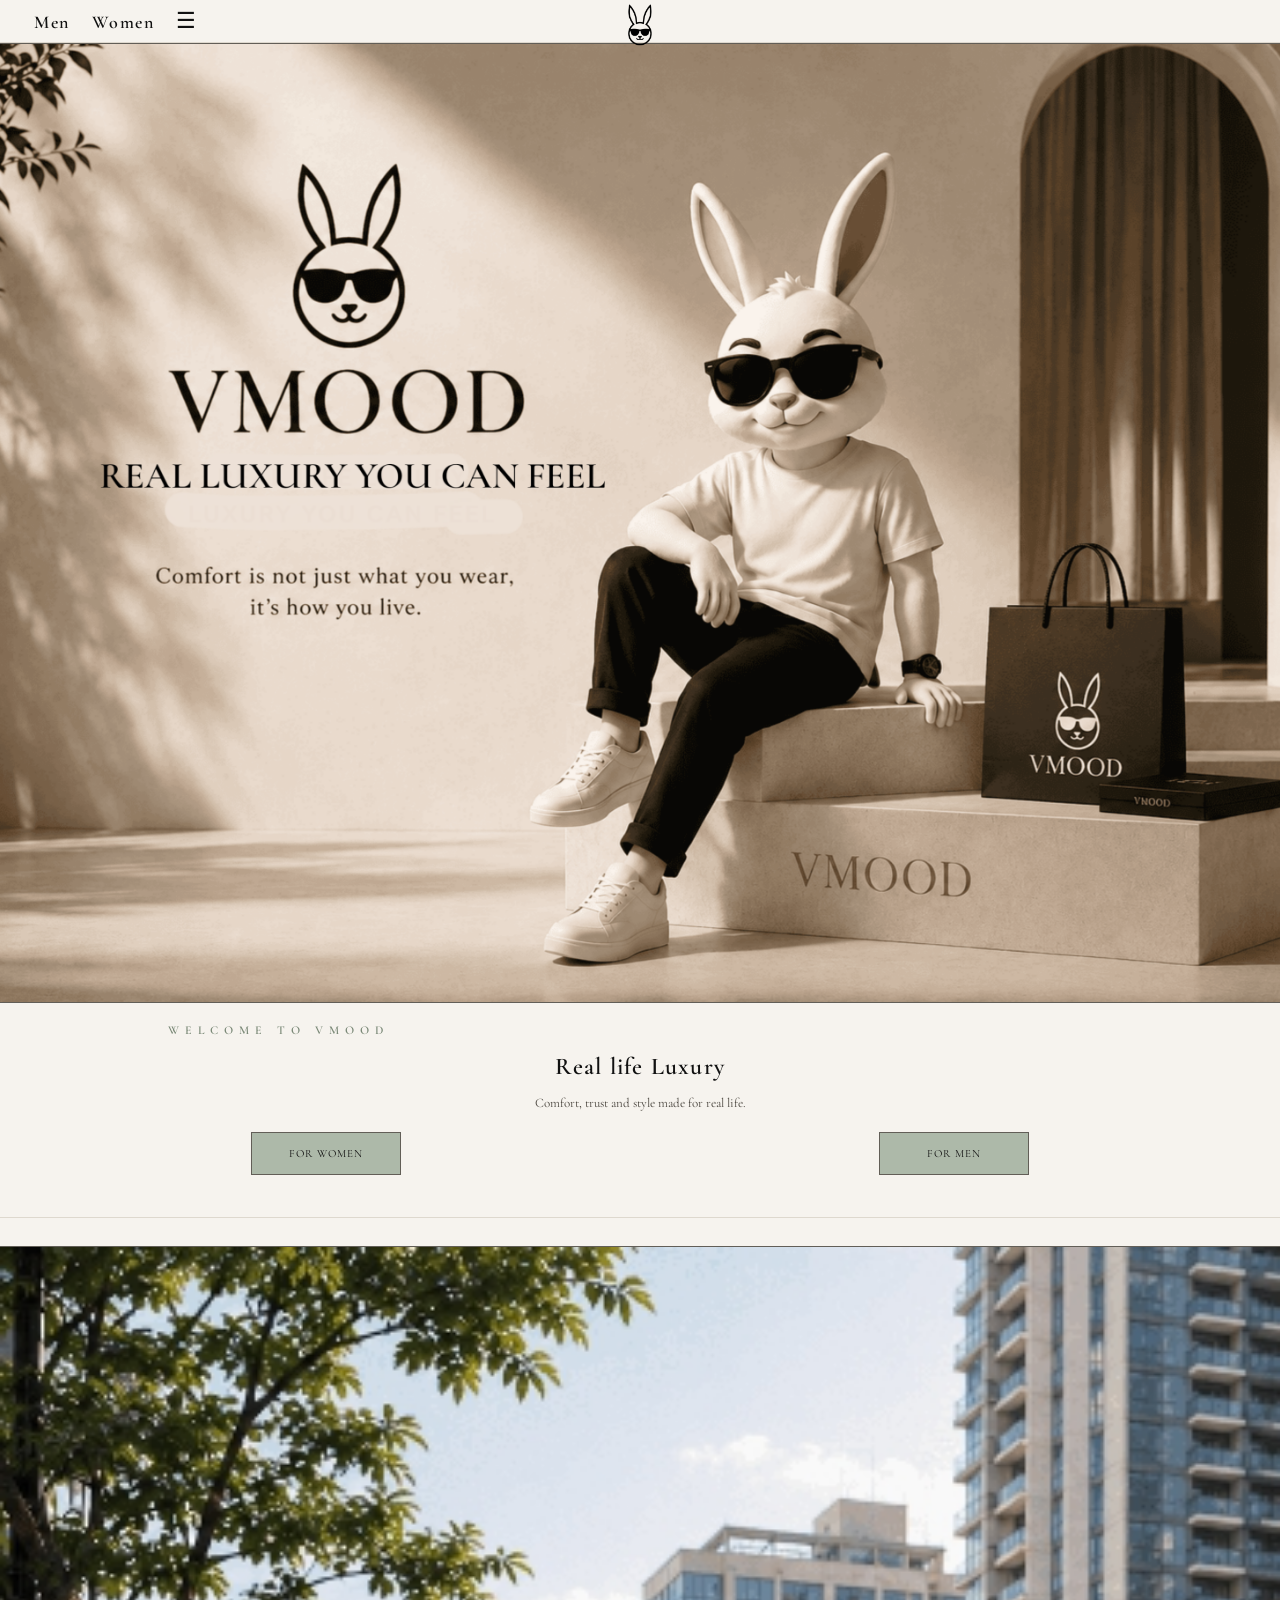
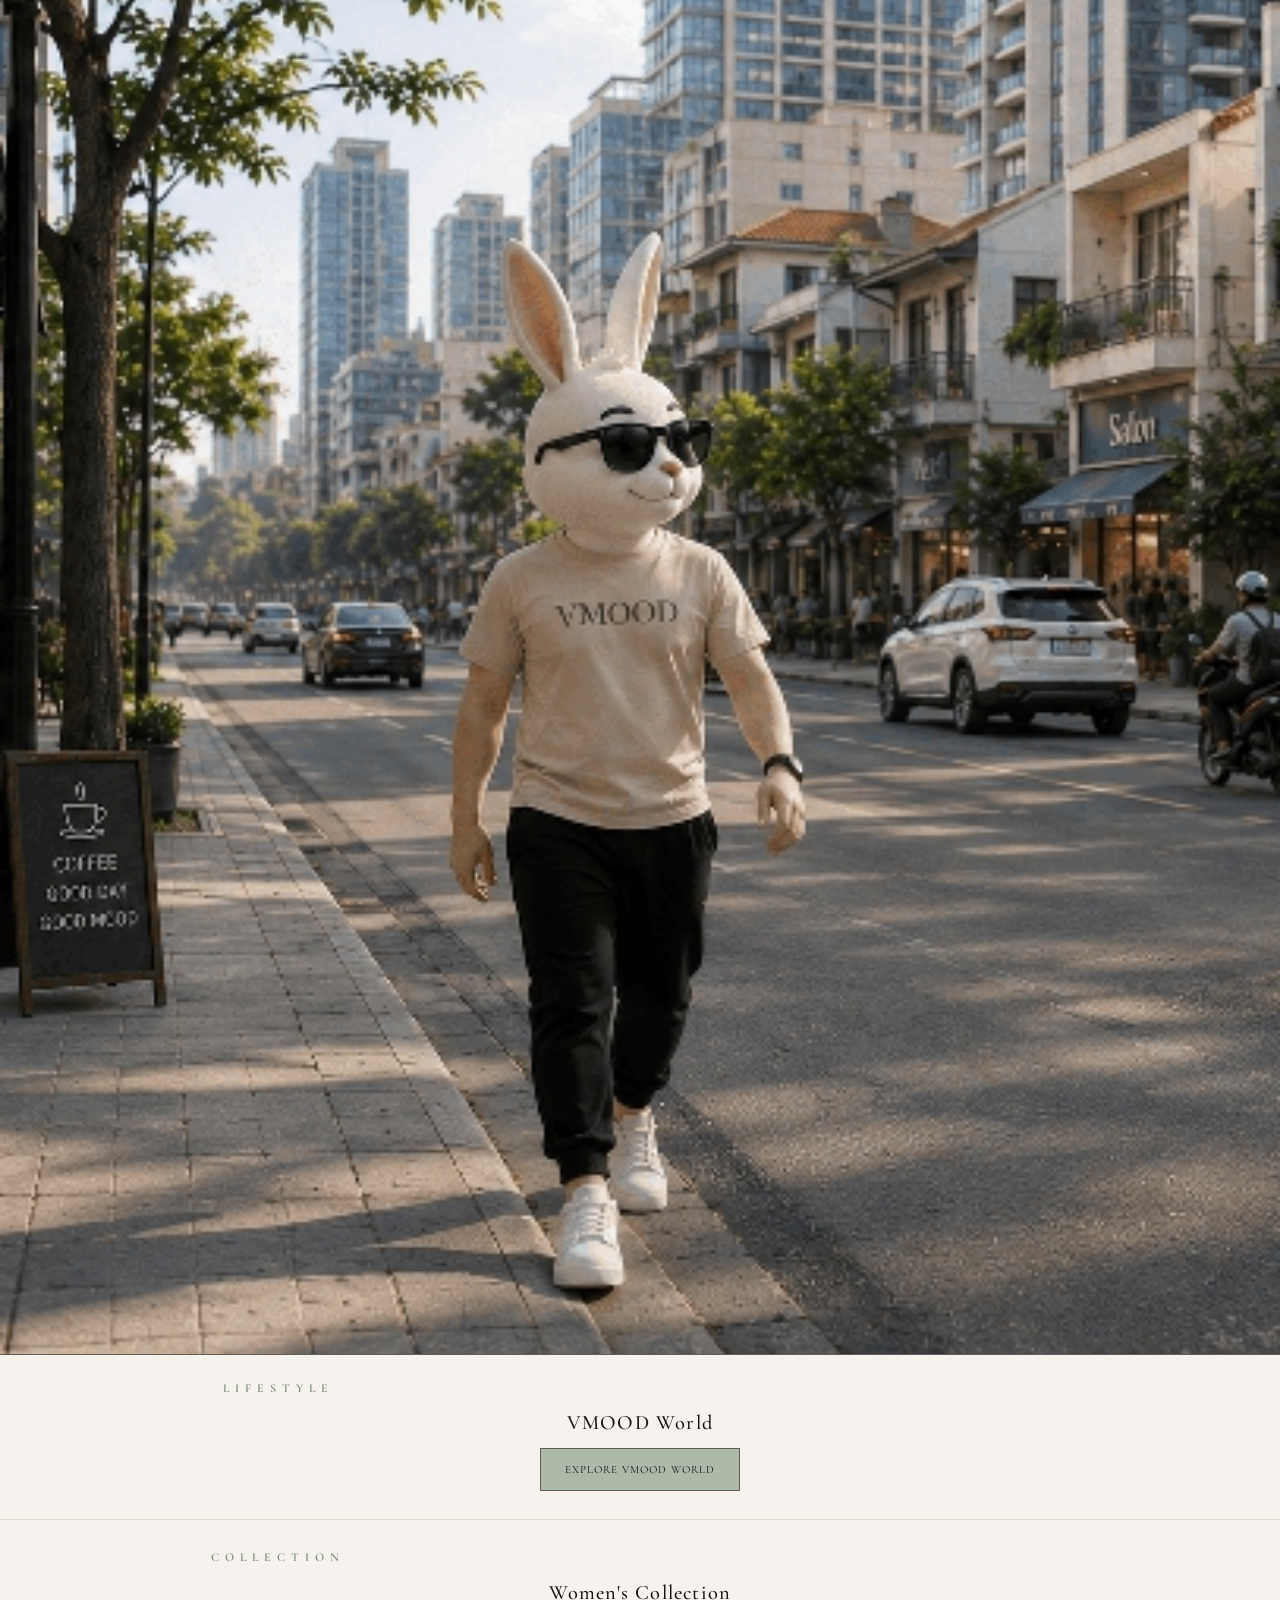
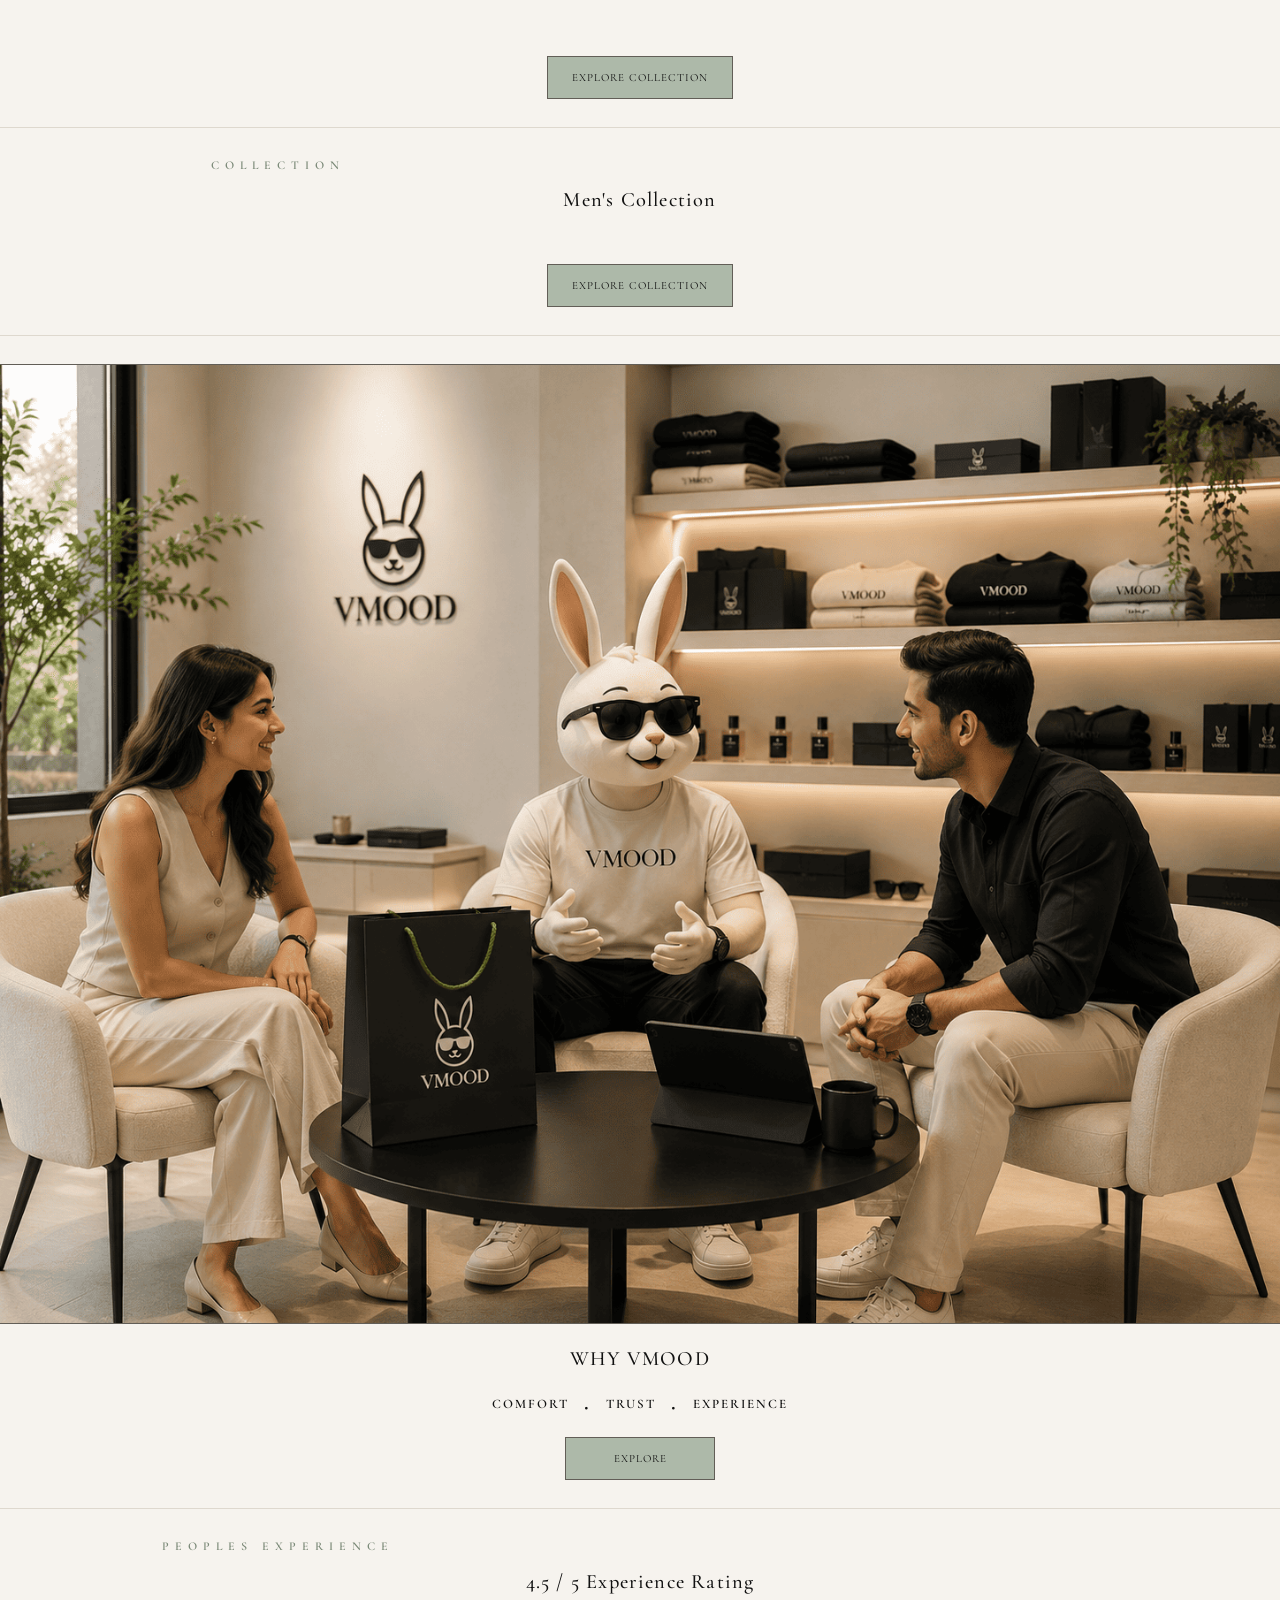
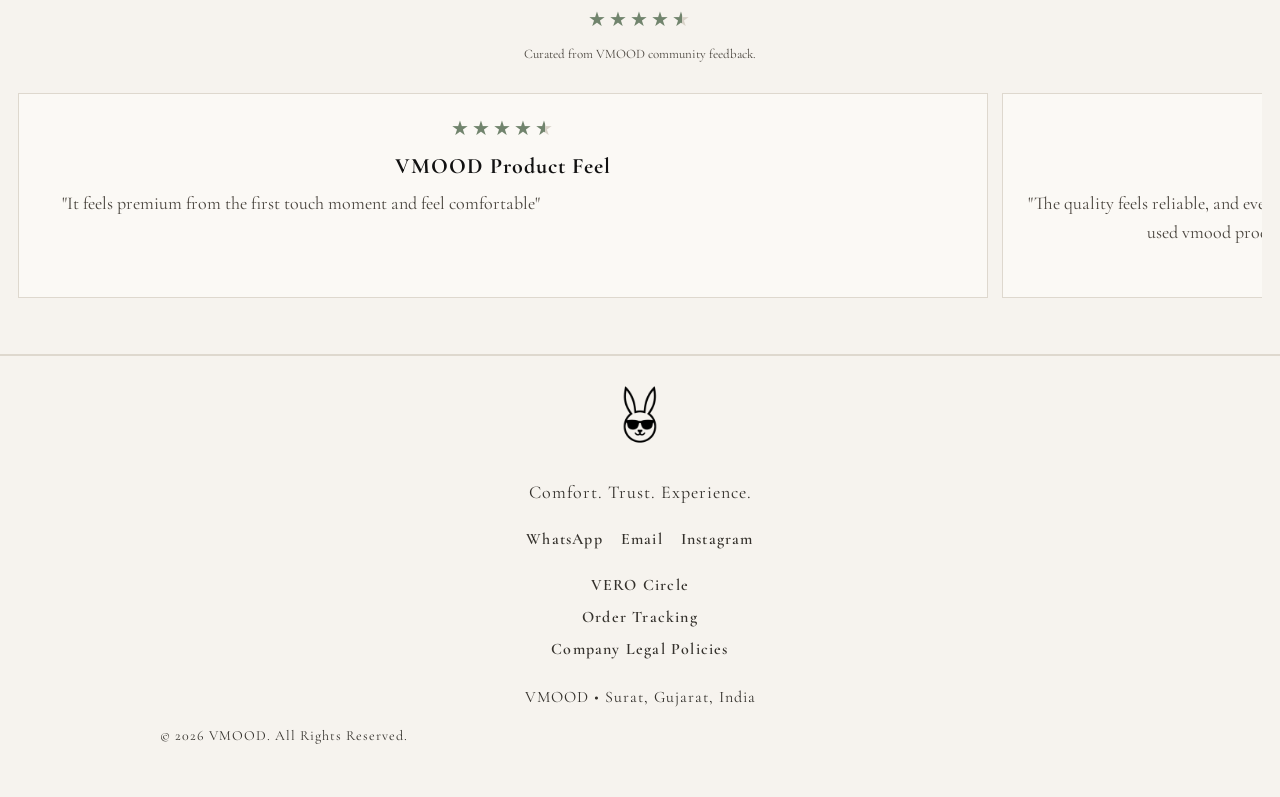
==== commit e2a64dbe: "Restore original homepage header layout" ====
--- a/index.html
+++ b/index.html
@@ -37,16 +37,15 @@
   </div>
   
 <header class="site-header">
-  <nav class="header-links">
+  <div class="logo">
+    <img src="VMOODICON.png" alt="VMOOD Logo">
+  </div>
+
+  <nav>
     <a href="#men">Men</a>
     <a href="#women">Women</a>
+    <button class="menu-btn" onclick="openMenu()" aria-label="Open menu">☰</button>
   </nav>
-
-  <div class="logo">
-    <img src="VMOODICON.png" alt="VMOOD Logo">
-  </div>
-
-  <button class="menu-btn" onclick="openMenu()" aria-label="Open menu">☰</button>
 </header>
 
 <div class="menu-overlay" id="menuOverlay" onclick="closeMenu()"></div>
--- a/style.css
+++ b/style.css
@@ -36,6 +36,49 @@
   width: auto;
   display: block;
   transform: translateY(5px);
+}
+
+/* Centered homepage header navigation: links left, logo center, menu right. */
+.site-header {
+  position: sticky;
+  justify-content: space-between;
+}
+
+.site-header .header-links {
+  display: flex;
+  align-items: center;
+  gap: 18px;
+  margin-right: auto;
+}
+
+.site-header .header-links a {
+  margin-left: 0;
+}
+
+.site-header > .logo {
+  position: absolute;
+  left: 50%;
+  transform: translateX(-50%);
+}
+
+.site-header > .menu-btn {
+  margin-left: auto;
+}
+
+/* This class is added only after the V1 full-screen intro has finished. */
+.site-header .logo.vmood-logo-reveal img {
+  animation: vmoodHeaderLogoReveal 0.8s ease both;
+}
+
+@keyframes vmoodHeaderLogoReveal {
+  from {
+    opacity: 0;
+    transform: translateY(8px) scale(0.90);
+  }
+  to {
+    opacity: 1;
+    transform: translateY(5px) scale(1);
+  }
 }
 
 nav a {
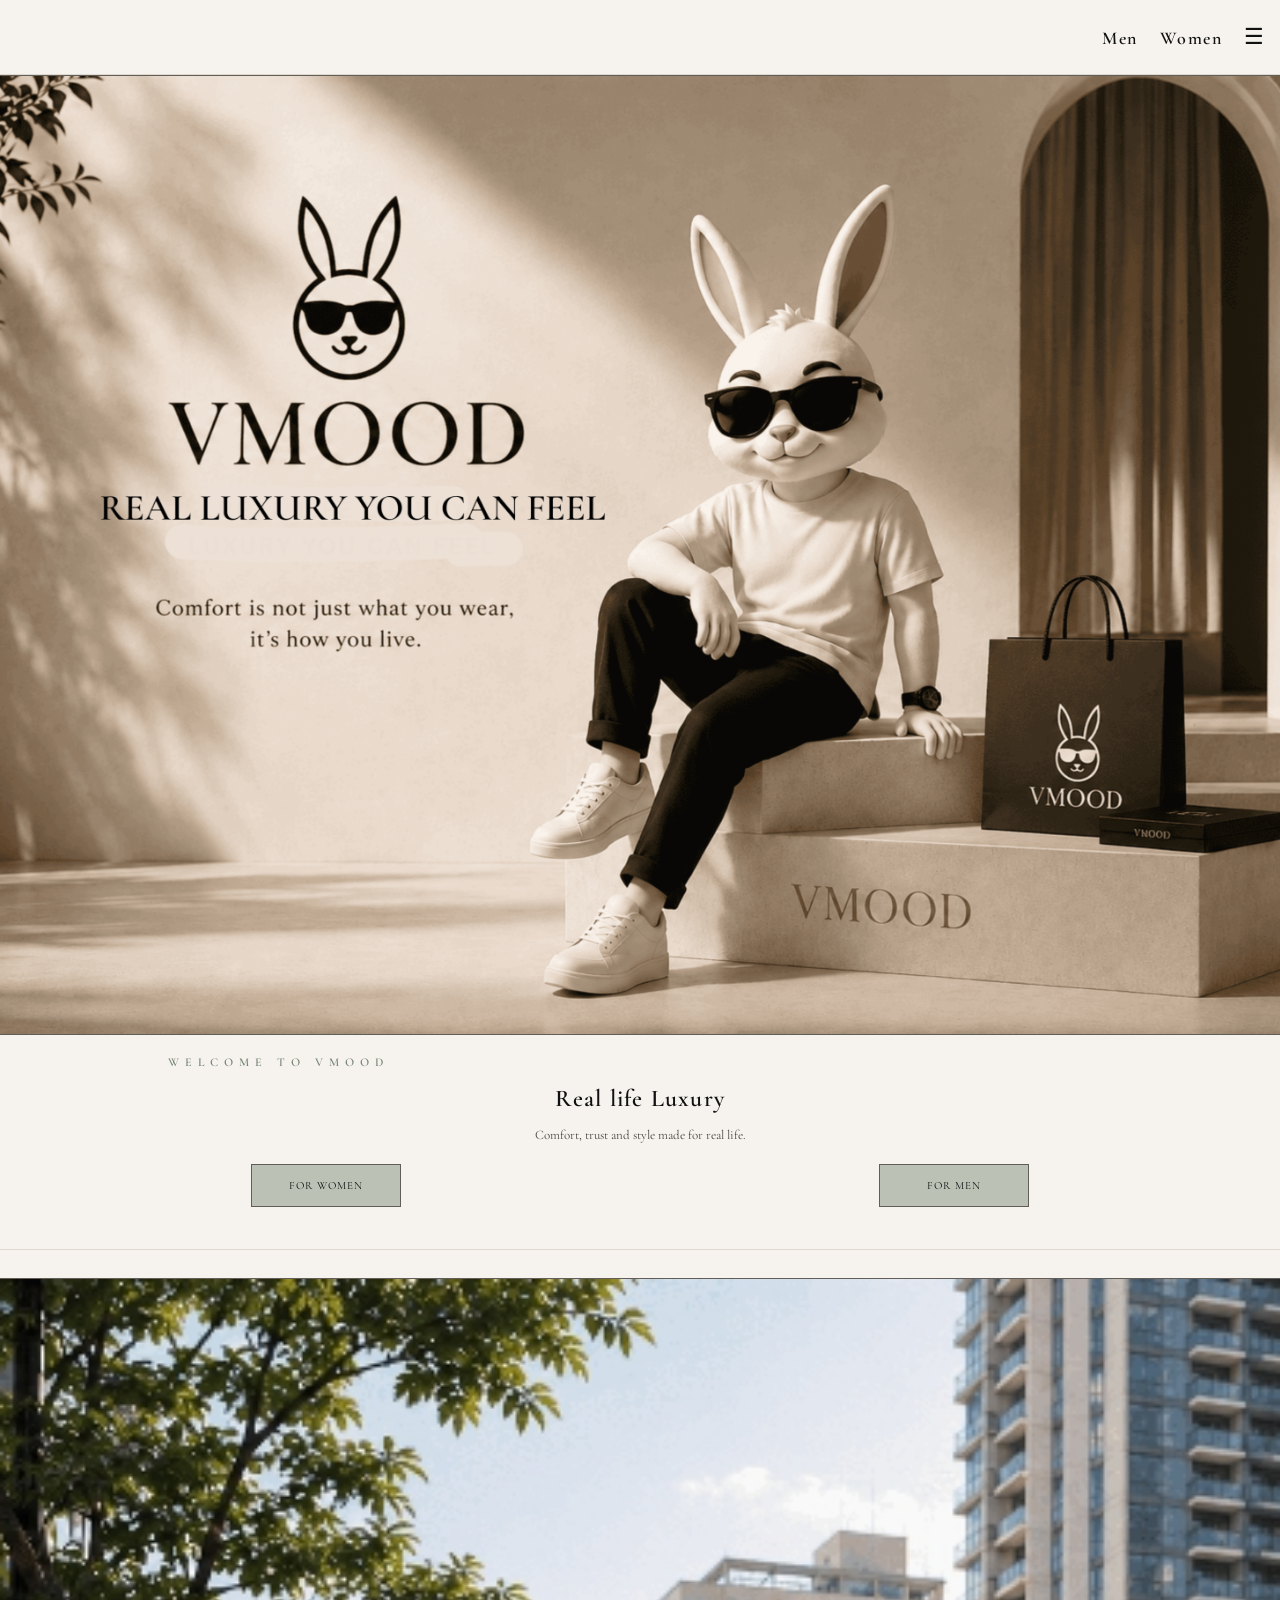
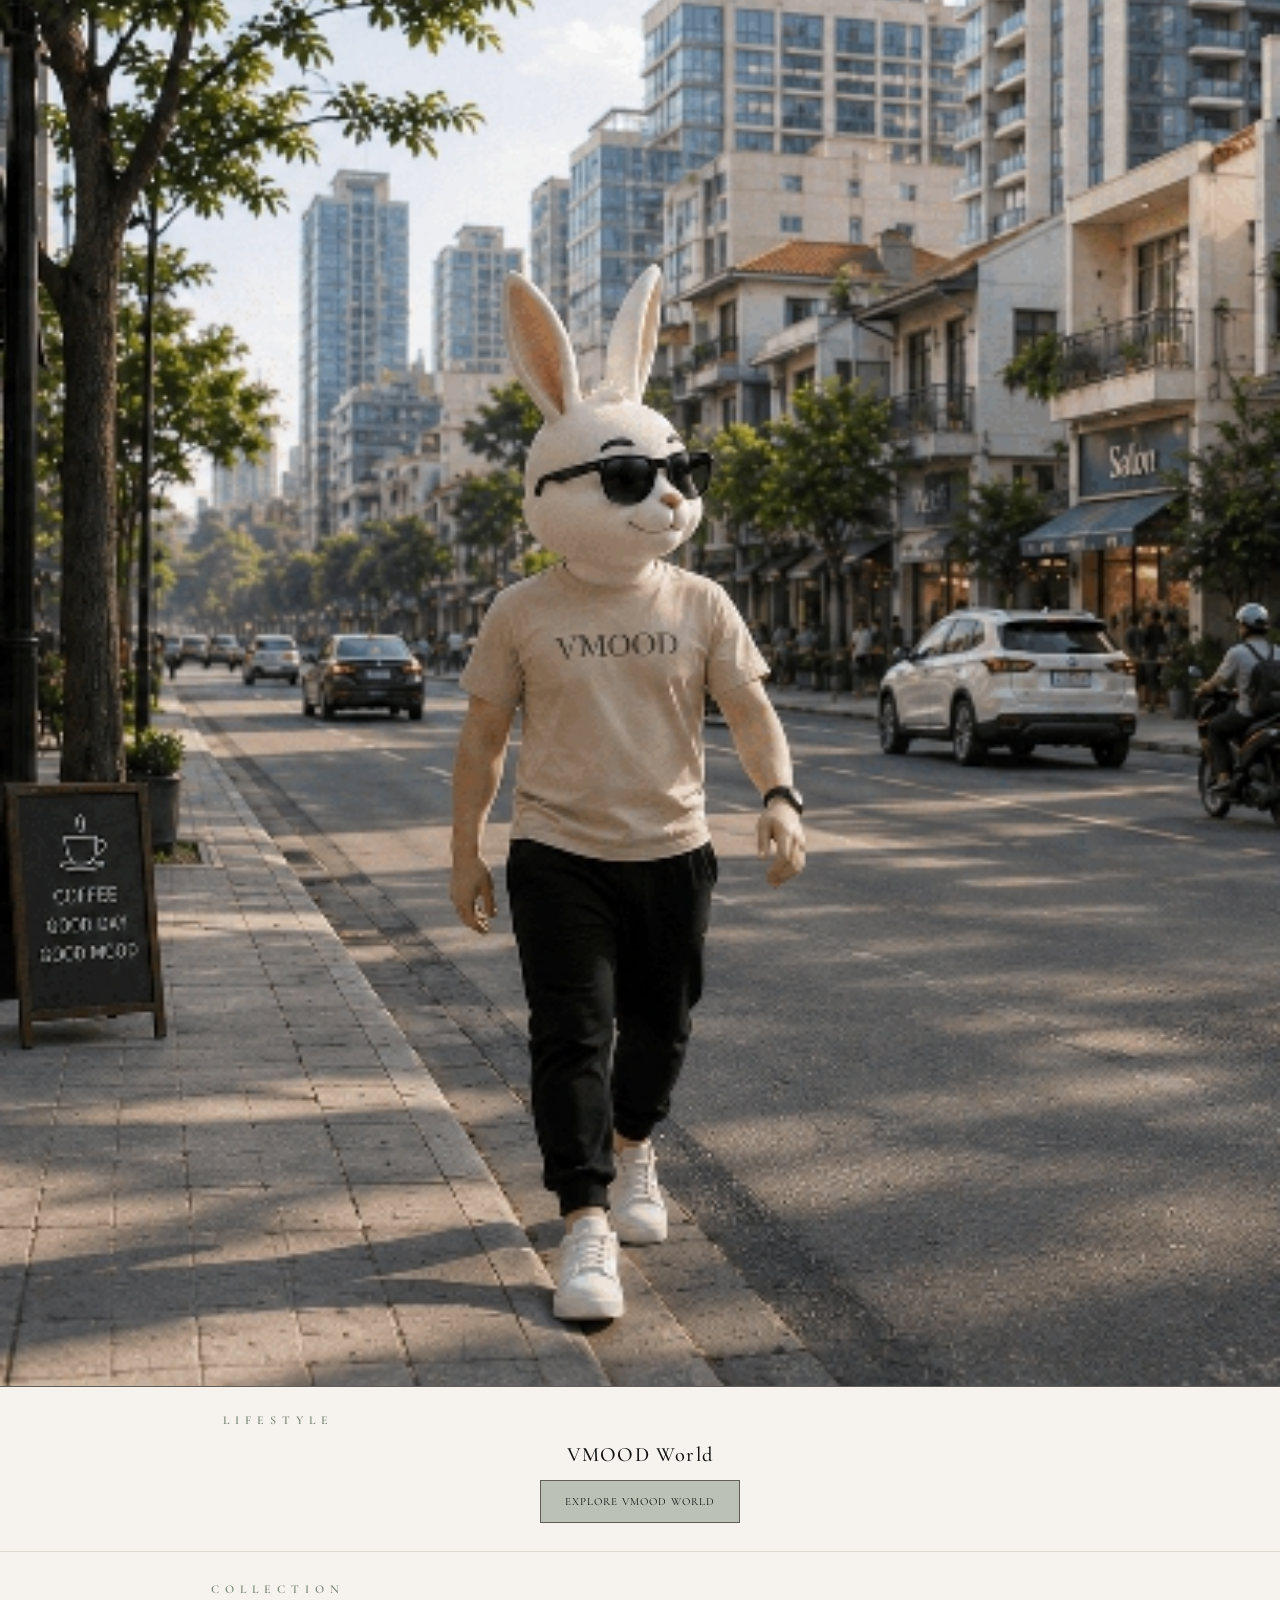
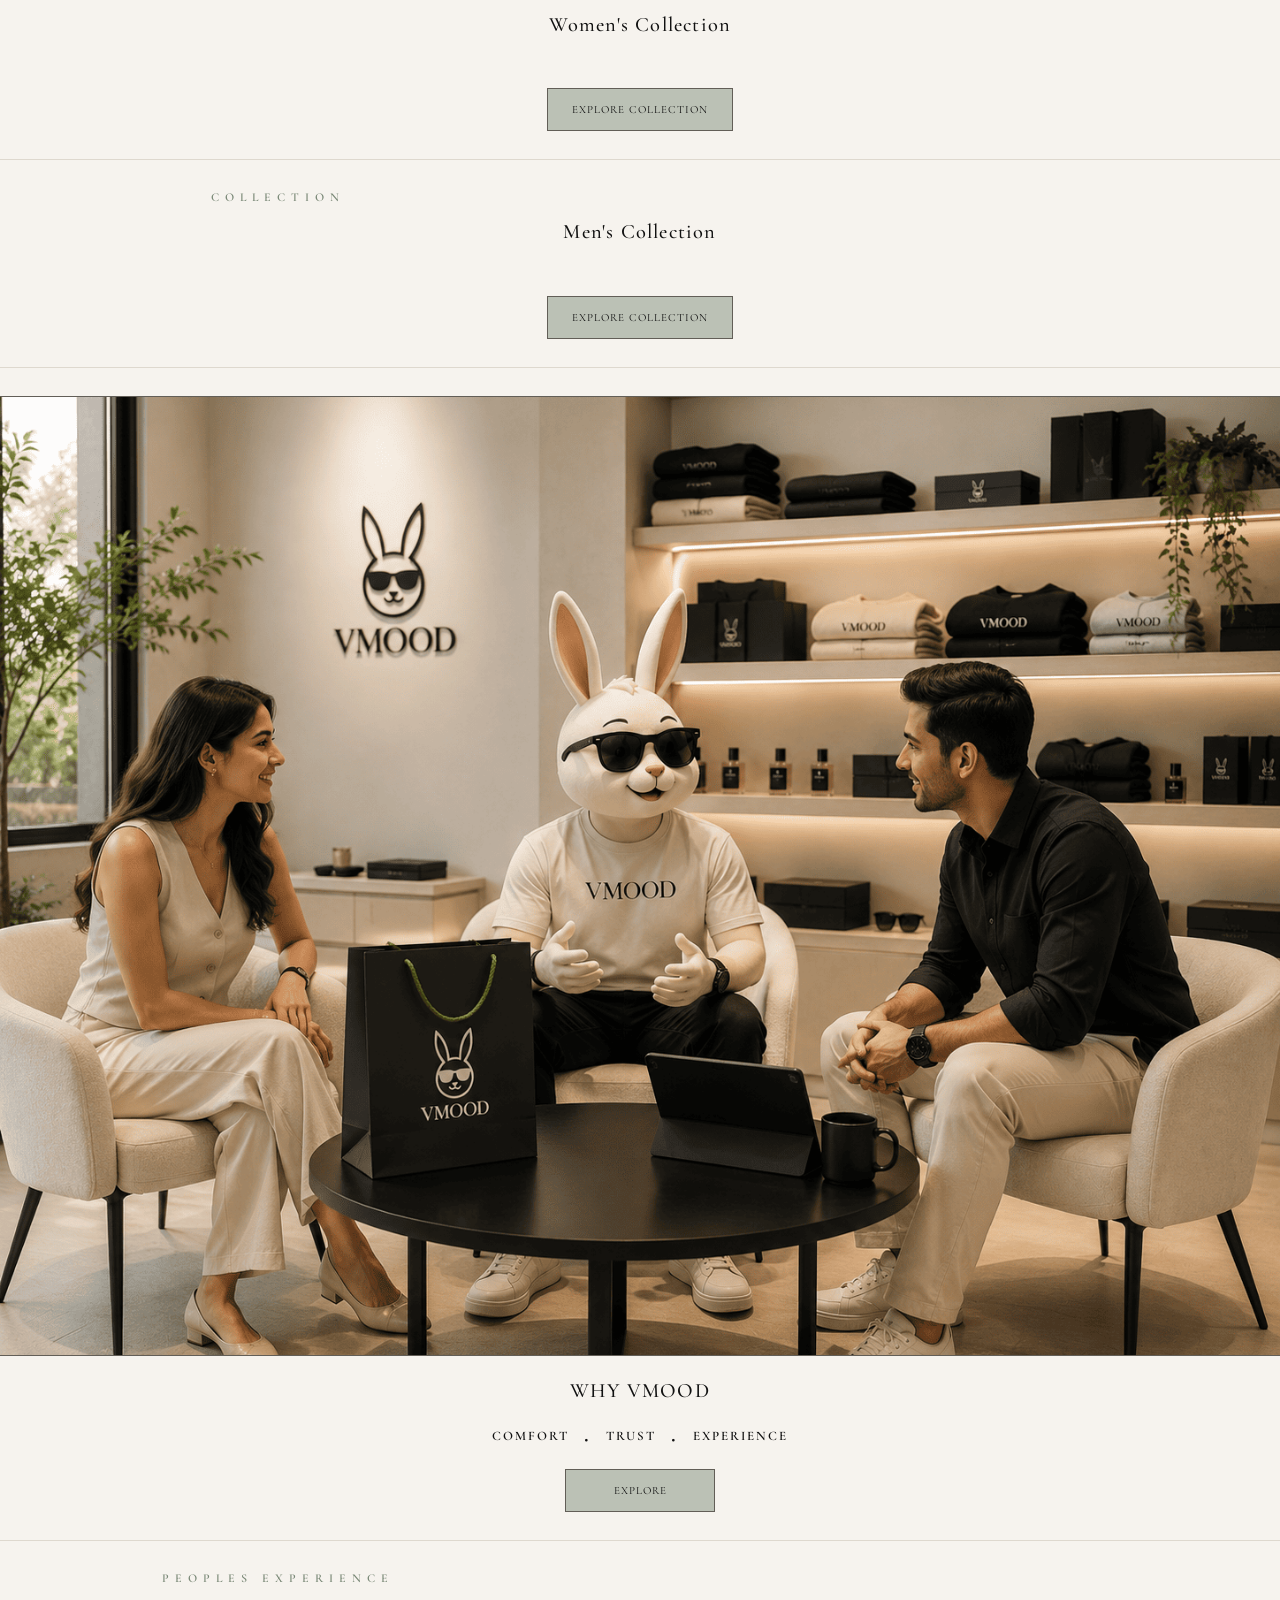
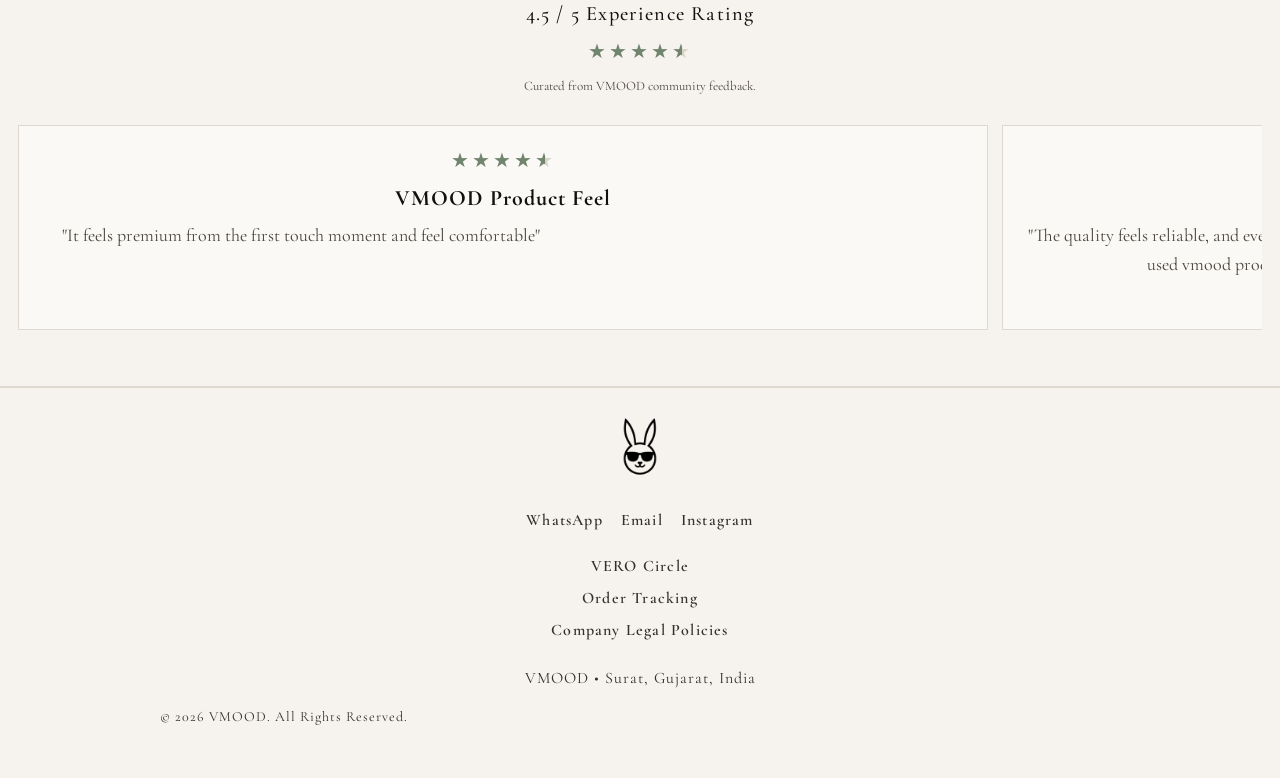
==== commit 6c18fe80: "Remove footer tagline from homepage" ====
--- a/index.html
+++ b/index.html
@@ -233,8 +233,6 @@
 <footer>
   <img src="VMOODICON.png" class="footer-logo" alt="VMOOD Logo">
 
-  <p class="footer-tagline">Comfort. Trust. Experience.</p>
-
   <div class="footer-social-links">
   <a href="https://wa.me/qr/3JPHOPUGQOBPM1" target="_blank">WhatsApp</a>
   <a href="mailto:hello.vmood@gmail.com">Email</a>
--- a/style.css
+++ b/style.css
@@ -38,47 +38,22 @@
   transform: translateY(5px);
 }
 
-/* Centered homepage header navigation: links left, logo center, menu right. */
-.site-header {
-  position: sticky;
-  justify-content: space-between;
-}
-
-.site-header .header-links {
-  display: flex;
-  align-items: center;
-  gap: 18px;
-  margin-right: auto;
-}
-
-.site-header .header-links a {
-  margin-left: 0;
-}
-
-.site-header > .logo {
-  position: absolute;
-  left: 50%;
-  transform: translateX(-50%);
-}
-
-.site-header > .menu-btn {
-  margin-left: auto;
-}
-
-/* This class is added only after the V1 full-screen intro has finished. */
+/* Smooth opacity-only header-logo reveal after the V1 intro and pause. */
+/* Keep the homepage header logo completely invisible until its reveal begins. */
+body.ivory-home-theme .site-header .logo img {
+  opacity: 0;
+}
+
 .site-header .logo.vmood-logo-reveal img {
-  animation: vmoodHeaderLogoReveal 0.8s ease both;
+  animation: vmoodHeaderLogoReveal 3s ease-in-out both;
 }
 
 @keyframes vmoodHeaderLogoReveal {
-  from {
-    opacity: 0;
-    transform: translateY(8px) scale(0.90);
-  }
-  to {
-    opacity: 1;
-    transform: translateY(5px) scale(1);
-  }
+  0%   { opacity: 0; }
+  30%  { opacity: 0.3; }
+  50%  { opacity: 0.5; }
+  80%  { opacity: 0.8; }
+  100% { opacity: 1; }
 }
 
 nav a {
@@ -768,12 +743,12 @@
 body.ivory-home-theme .buttons a,
 body.ivory-home-theme .section-btn,
 body.ivory-home-theme .home-product-card .card-link {
-  background: #ADB9A9;
+  background: rgba(138, 154, 135, 0.55);
   color: #111111;
   border: 1px solid #625E57;
 }
 body.ivory-home-theme .buttons a:first-child {
-  background: #ADB9A9;
+  background: rgba(138, 154, 135, 0.55);
   color: #111111;
   border: 1px solid #625E57;
 }
